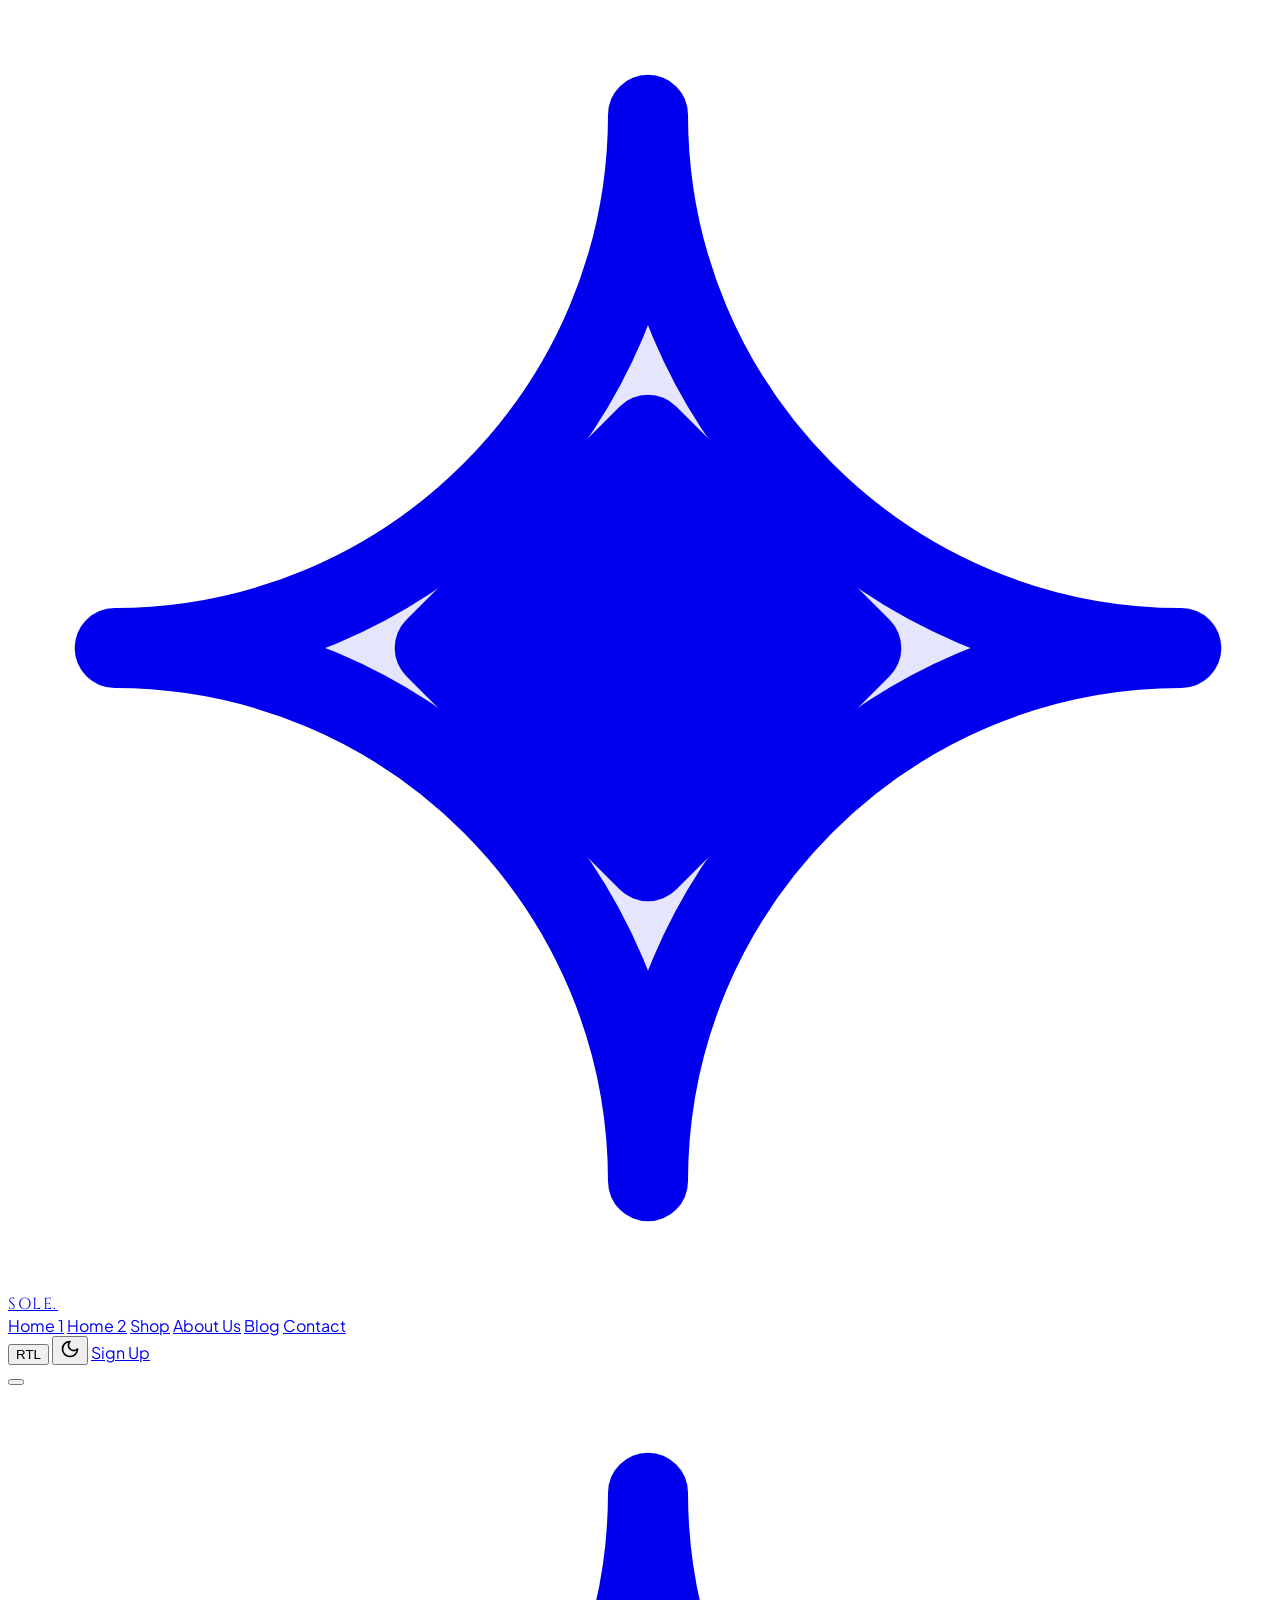
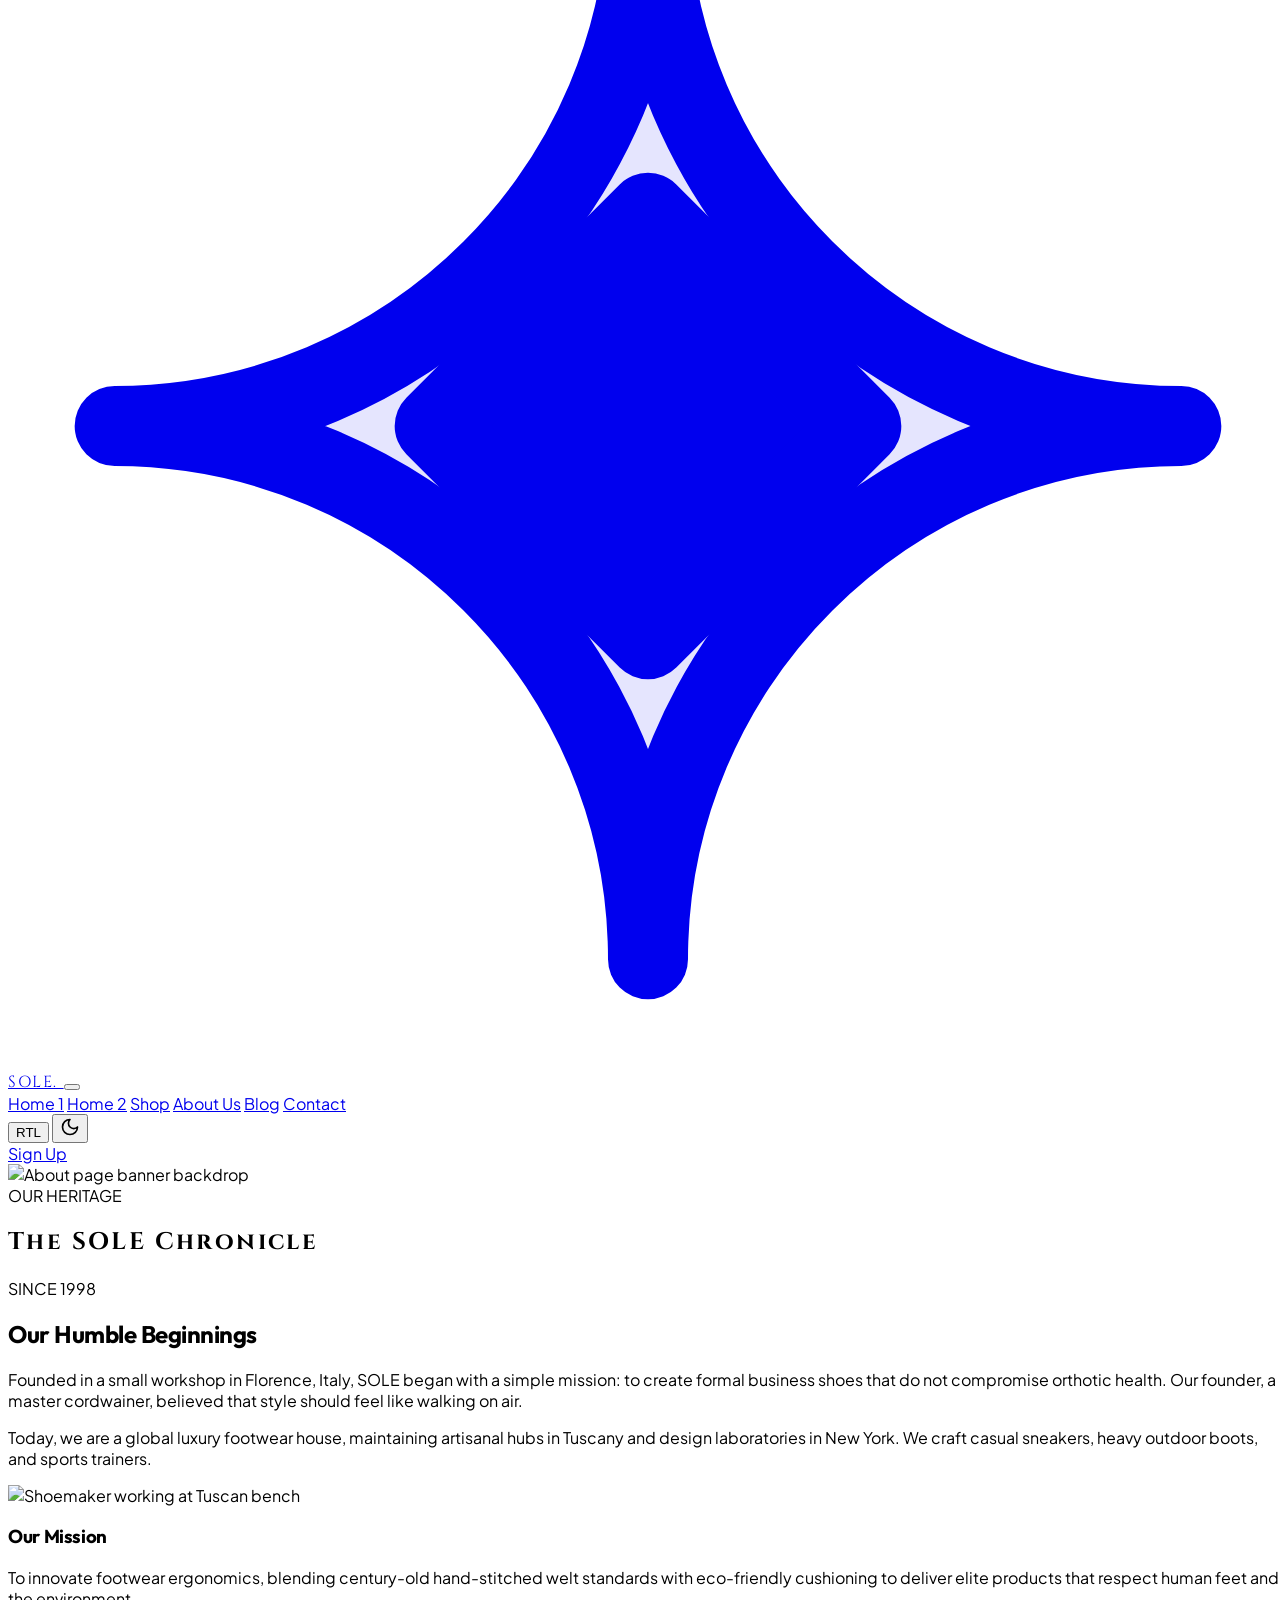
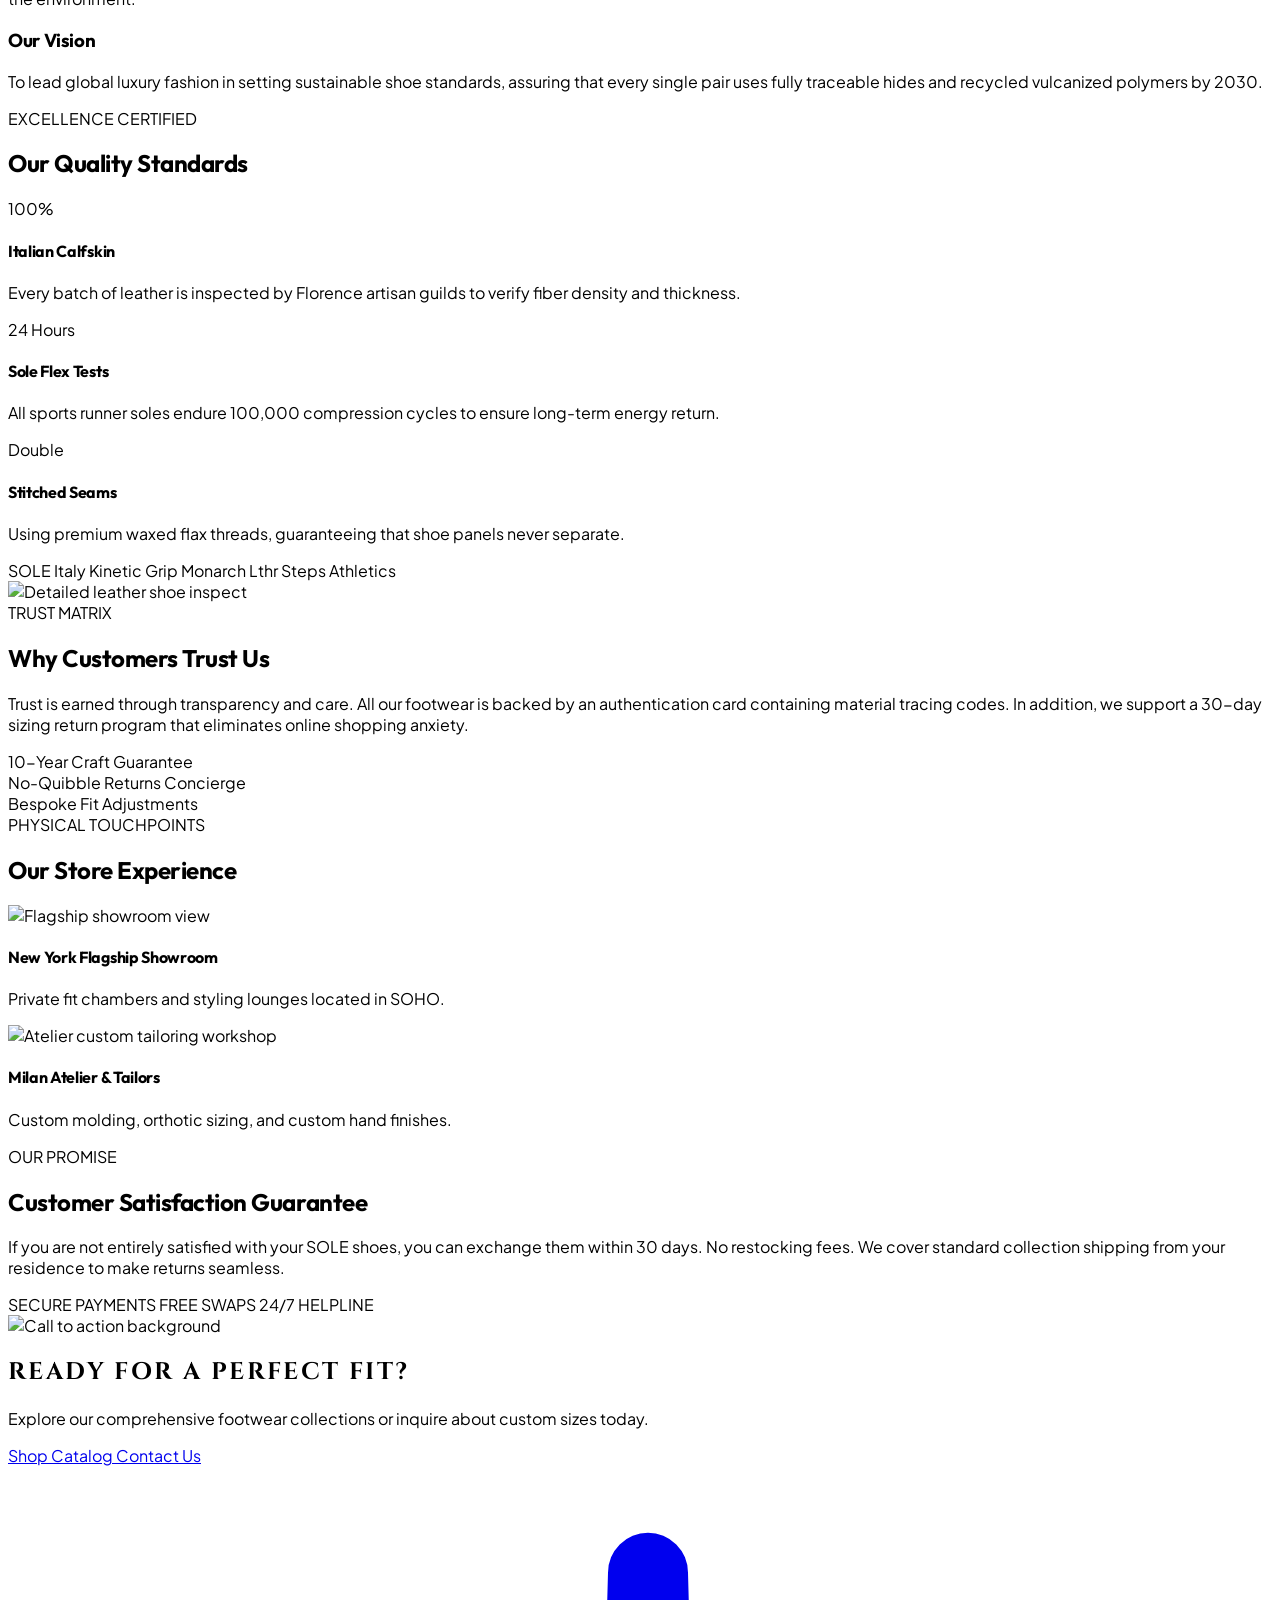
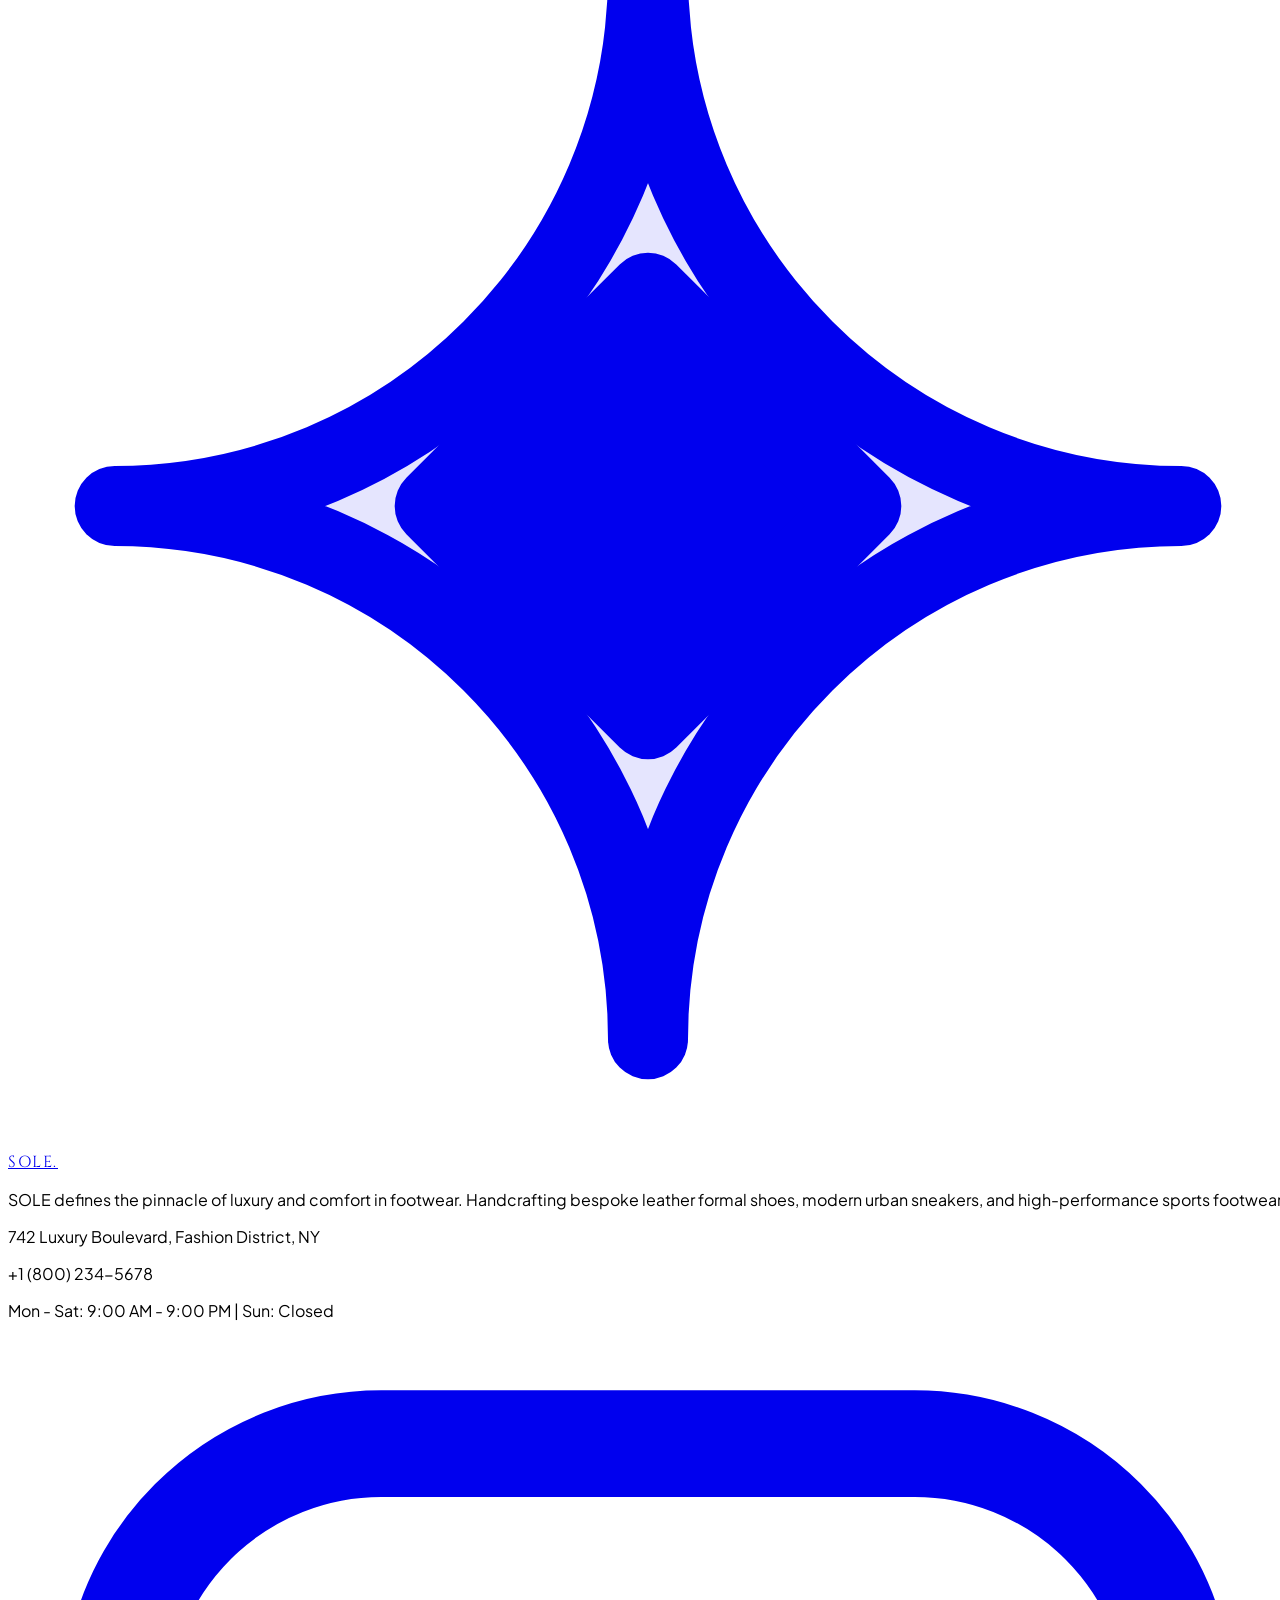
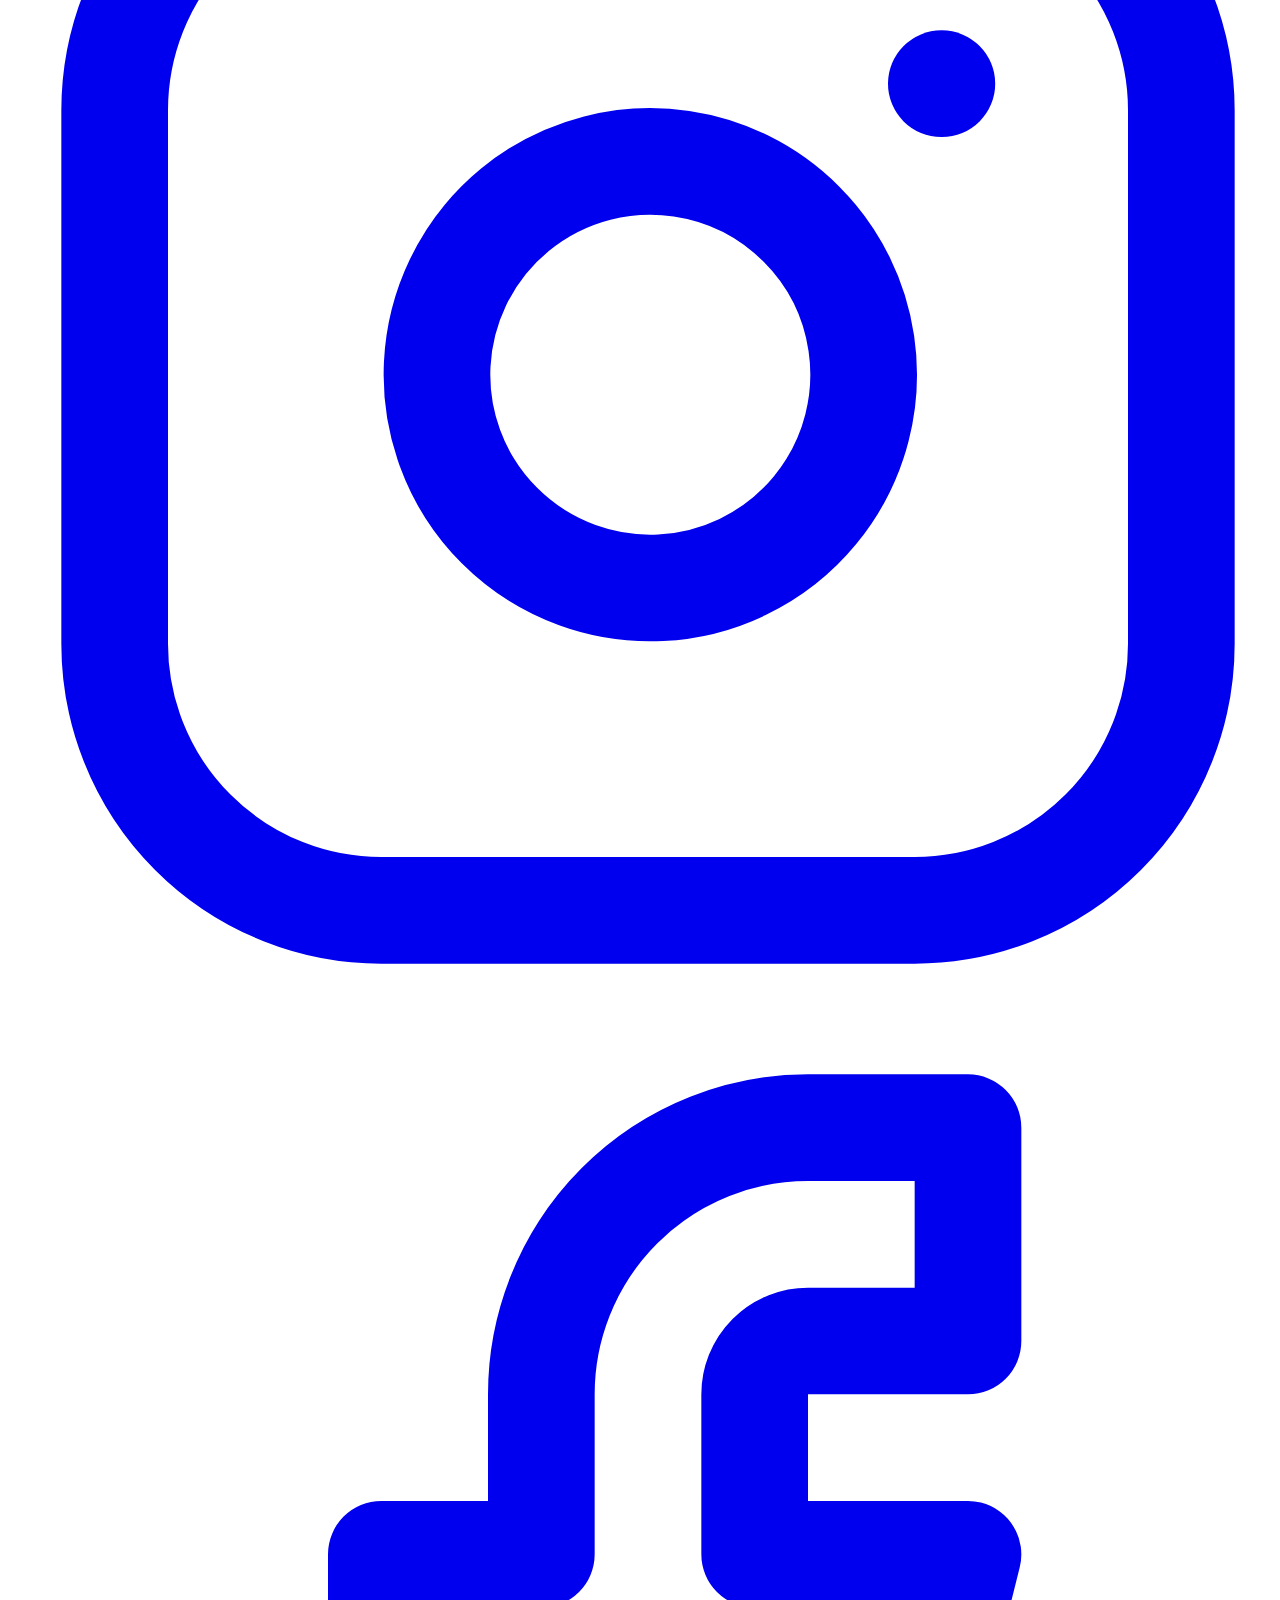
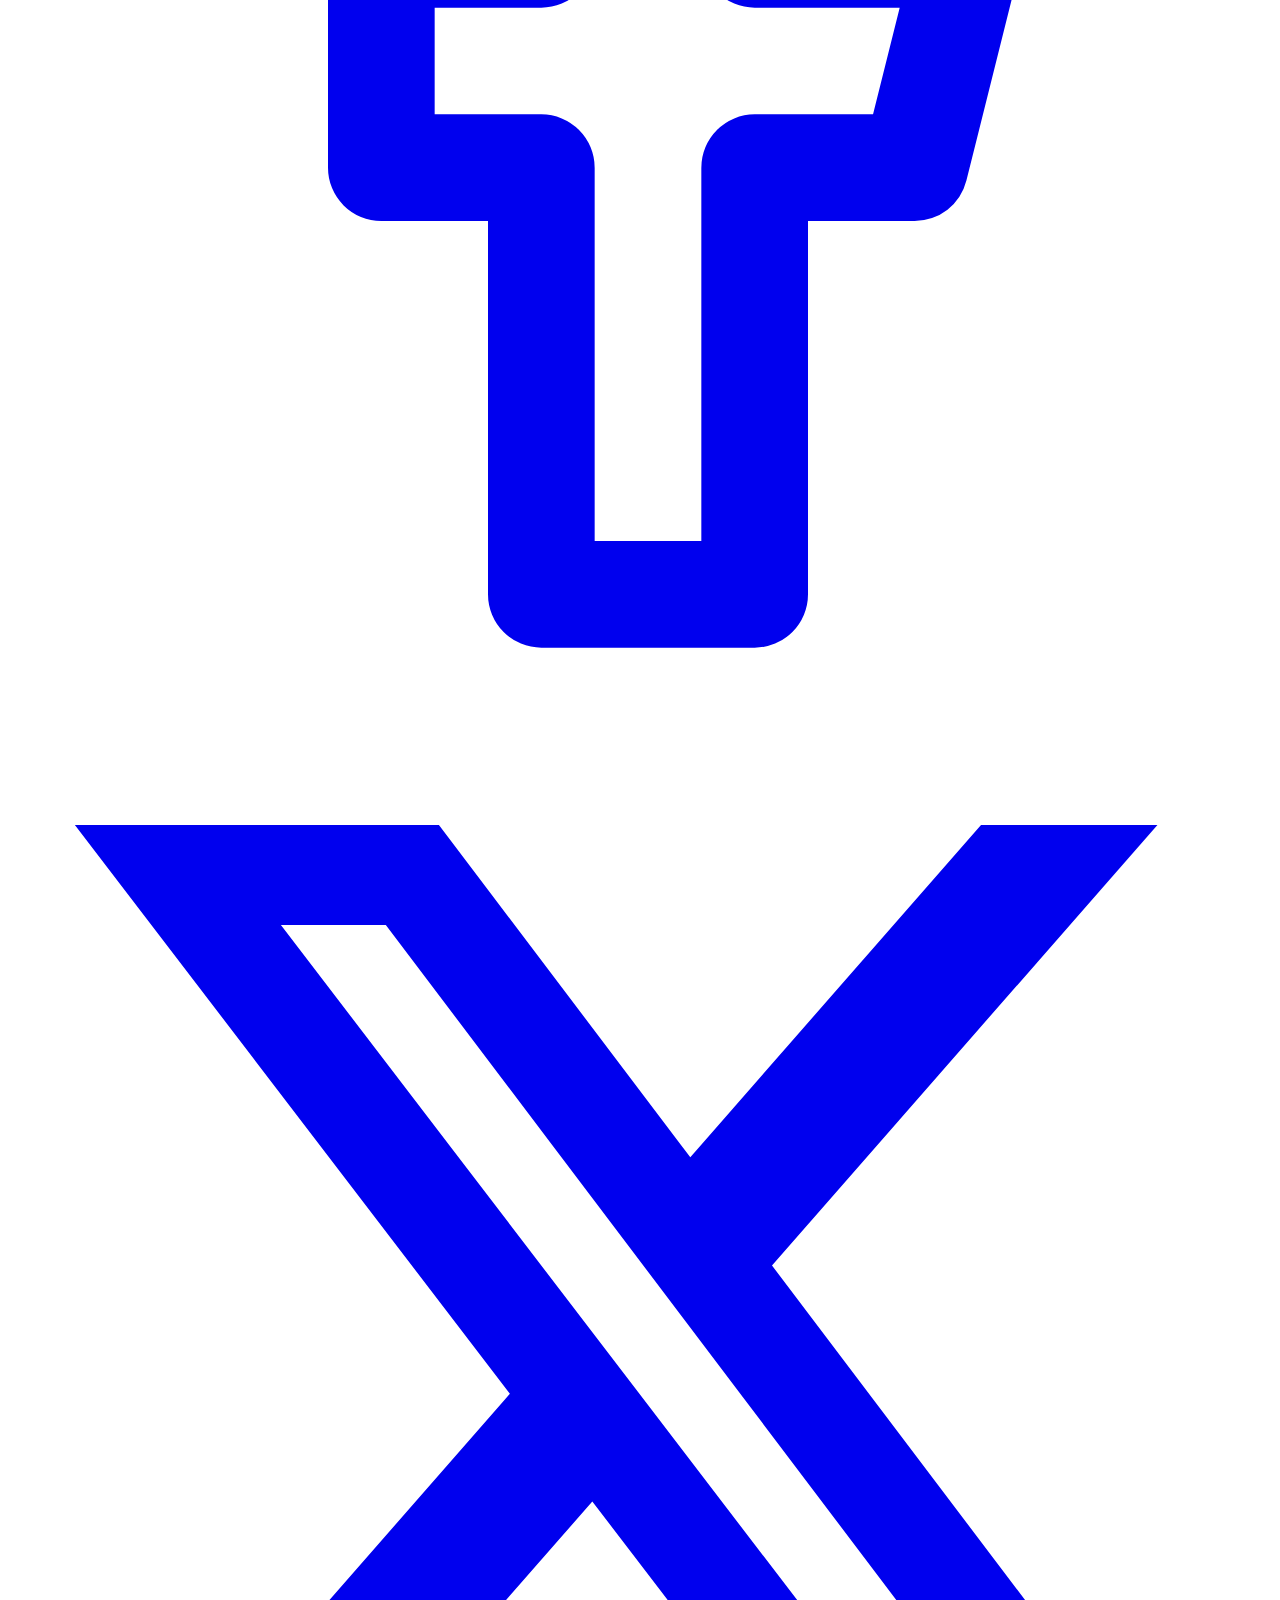
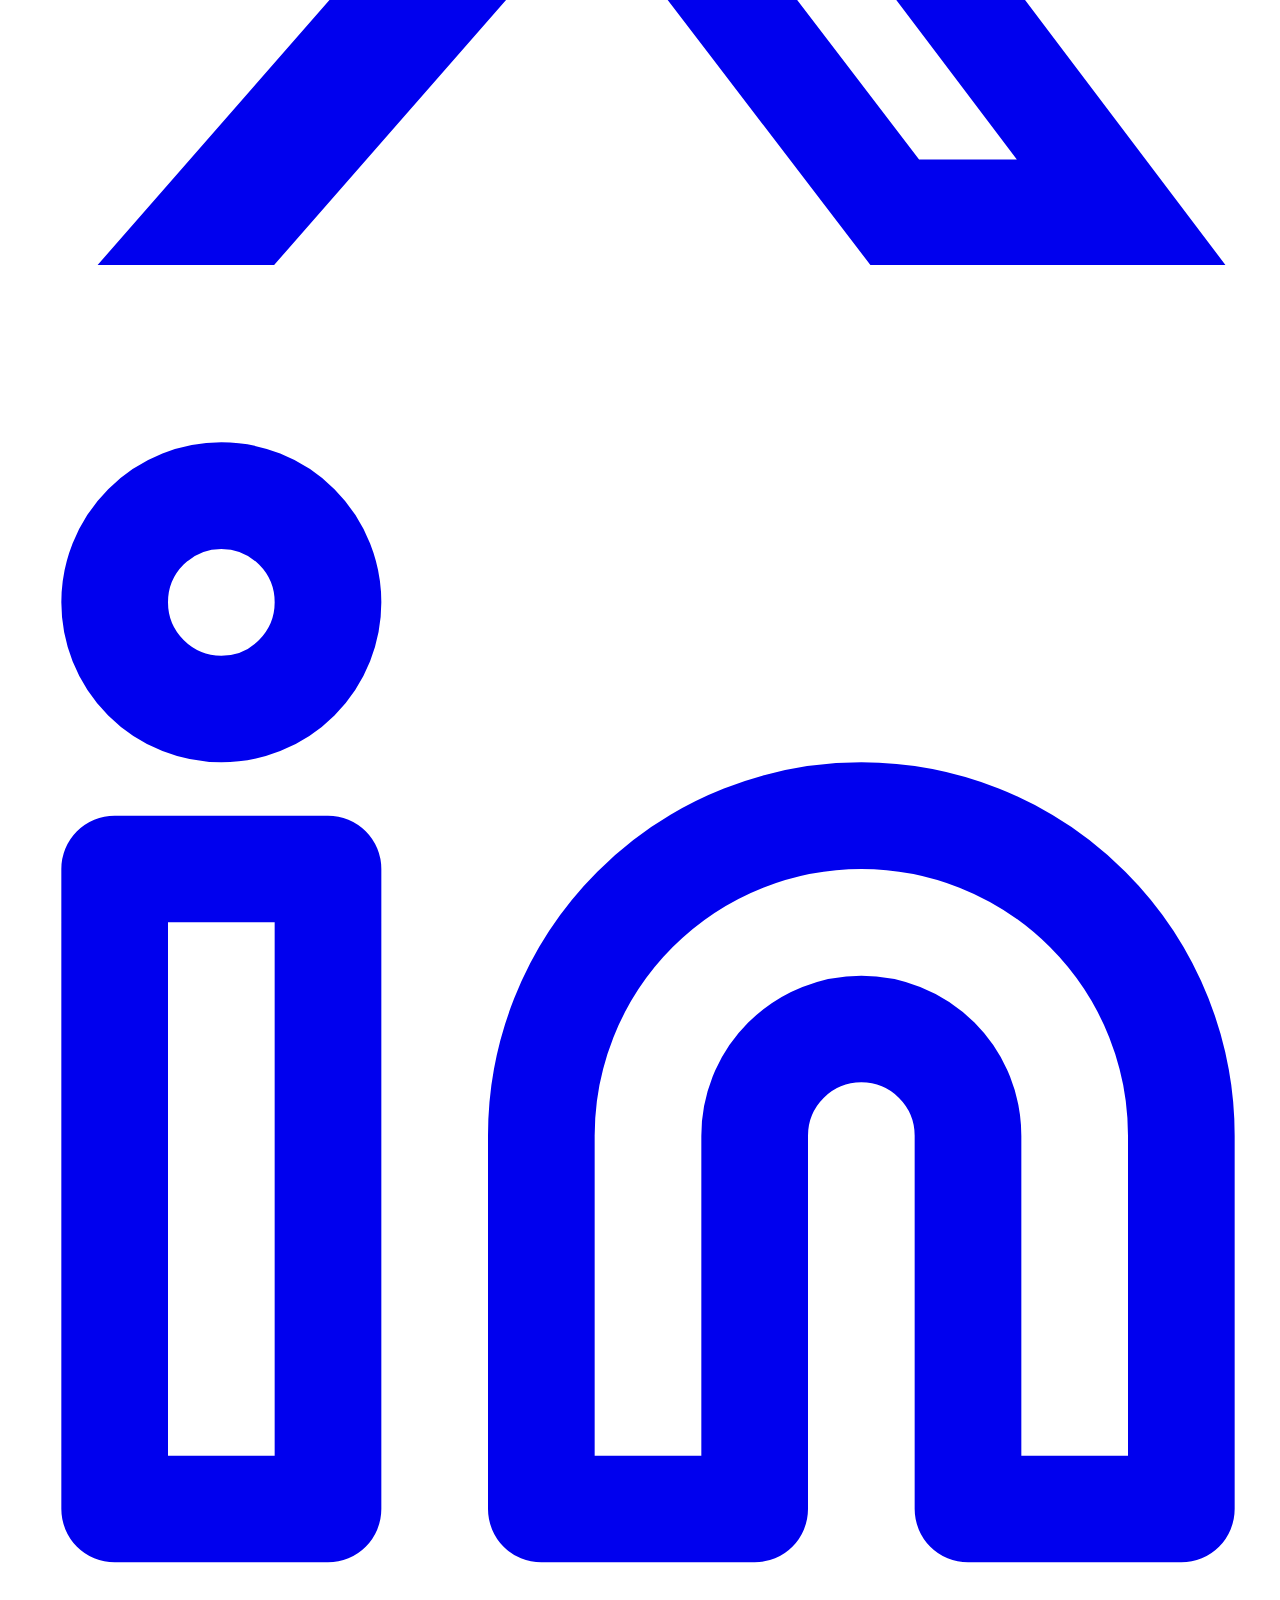
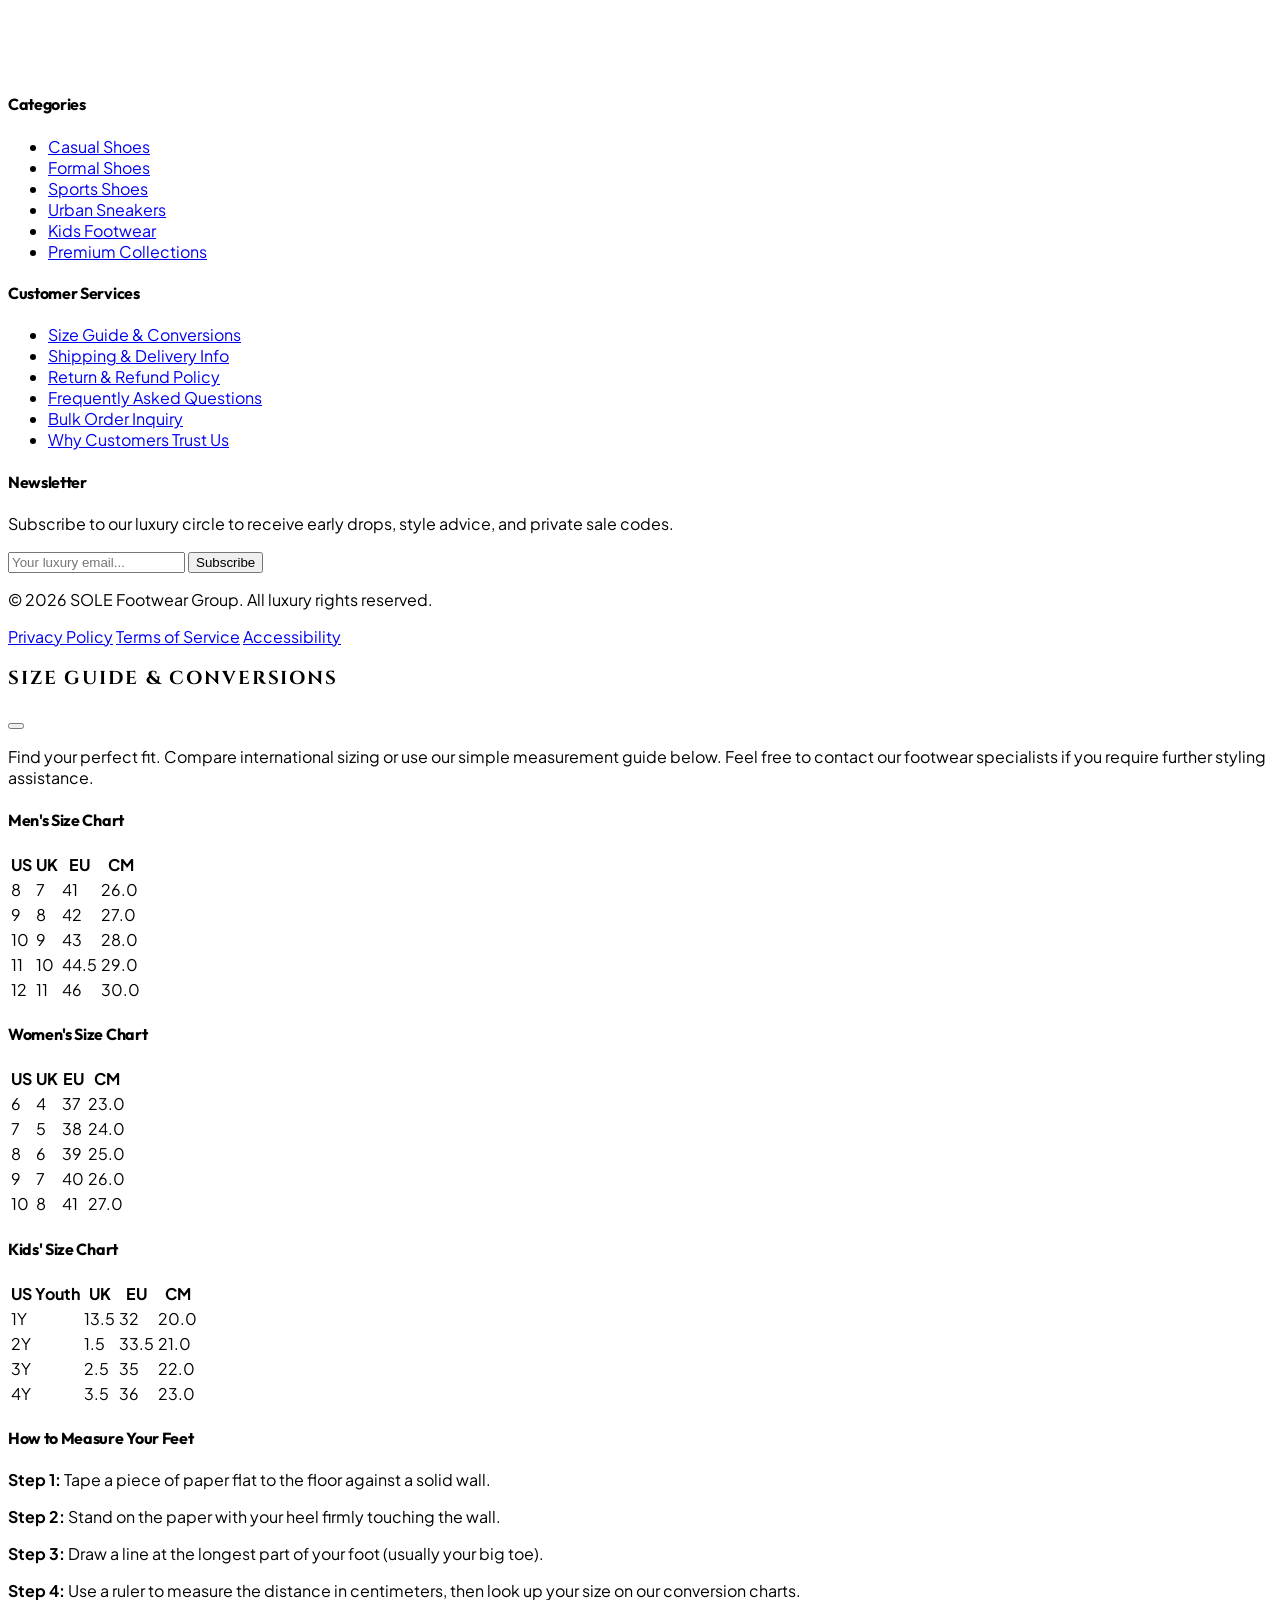
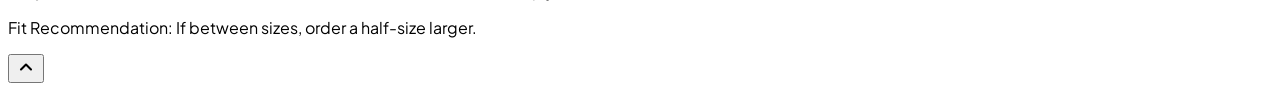
==== about.html @ cc792cb2 "firstcommit" ====
<!DOCTYPE html>
<html lang="en" class="dark">

<head>
  <meta charset="UTF-8">
  <meta name="viewport" content="width=device-width, initial-scale=1.0">
  <title>SOLE | Our Heritage & Quality Standards</title>
  <link rel="icon" type="image/svg+xml"
    href="data:image/svg+xml,%3Csvg xmlns='http://www.w3.org/2000/svg' viewBox='0 0 24 24' fill='none' stroke='%23c5a880' stroke-width='1.5'%3E%3Cpath d='M12 2c0 5.523 4.477 10 10 10-5.523 0-10 4.477-10 10 0-5.523-4.477-10-10-10 5.523 0 10-4.477 10-10z' fill='%23c5a880' fill-opacity='0.1'/%3E%3Cpath d='M12 8l4 4-4 4-4-4 4-4z' fill='%23c5a880'/%3E%3C/svg%3E">
  <meta name="description"
    content="Learn about SOLE heritage, our fine quality standards, Tuscan partners, storefront experiences, and customer satisfaction policies.">

  <!-- Open Graph -->
  <meta property="og:title" content="SOLE | Our Heritage & Quality Standards">
  <meta property="og:description"
    content="Discover our craftsmanship story, Italian leather source, and premium showroom experience.">
  <meta property="og:type" content="website">
  <meta property="og:image"
    content="https://images.unsplash.com/photo-1597045566677-8cf032ed6634?auto=format&fit=crop&w=1200&q=80">

  <!-- Tailwind Play CDN -->
  <script src="https://cdn.tailwindcss.com"></script>
  <script>
    tailwind.config = {
      darkMode: 'class',
      theme: {
        extend: {
          colors: {
            gold: {
              50: '#fbf8f3',
              100: '#f5edd9',
              200: '#ebdcb3',
              300: '#dec283',
              400: '#cfa252',
              500: '#c5a880',
              600: '#b08432',
              700: '#946626',
              800: '#7a511f',
              900: '#64411a',
            },
            charcoal: {
              50: '#f4f4f5',
              100: '#e4e4e7',
              800: '#1b1b1f',
              900: '#111115',
              950: '#0a0a0c',
            }
          },
          fontFamily: {
            sans: ['"Plus Jakarta Sans"', 'sans-serif'],
            serif: ['"Cinzel"', 'serif'],
          }
        }
      }
    }
  </script>

  <!-- Main Style Sheet -->
  <link rel="stylesheet" href="style.css?v=1.2">
</head>

<body class="bg-charcoal-50 dark:bg-charcoal-950 text-charcoal-900 dark:text-zinc-100 transition-colors duration-300">

  <!-- HEADER -->
  <header
    class="fixed top-0 left-0 right-0 z-40 bg-white/95 dark:bg-charcoal-950/95 backdrop-blur-md border-b border-gray-200/50 dark:border-white/10 transition-all duration-300 shadow-sm">
    <div class="max-w-7xl mx-auto px-4 sm:px-6 lg:px-8">
      <div class="flex items-center justify-between h-20">
        <!-- Logo -->
        <a href="index.html" class="flex items-center space-x-2.5 rtl:space-x-reverse">
          <svg class="w-8 h-8 text-gold-500 shrink-0" viewBox="0 0 24 24" fill="none" stroke="currentColor"
            stroke-width="1.5" stroke-linecap="round" stroke-linejoin="round">
            <path d="M12 2c0 5.523 4.477 10 10 10-5.523 0-10 4.477-10 10 0-5.523-4.477-10-10-10 5.523 0 10-4.477 10-10z"
              fill="currentColor" fill-opacity="0.1" />
            <path d="M12 8l4 4-4 4-4-4 4-4z" fill="currentColor" />
          </svg>
          <span class="text-2xl font-bold tracking-widest luxury-text text-gold-500">
            SOLE.
          </span>
        </a>

        <!-- Desktop Nav -->
        <nav
          class="hidden lg:flex items-center space-x-8 rtl:space-x-reverse font-medium text-sm text-charcoal-900 dark:text-gray-300">
          <a href="index.html" class="hover:text-gold-500 transition-colors">Home 1</a>
          <a href="home2.html" class="hover:text-gold-500 transition-colors">Home 2</a>
          <a href="shop.html" class="hover:text-gold-500 transition-colors">Shop</a>
          <a href="about.html" class="text-gold-500 font-bold transition-colors">About Us</a>
          <a href="blog.html" class="hover:text-gold-500 transition-colors">Blog</a>
          <a href="contact.html" class="hover:text-gold-500 transition-colors">Contact</a>
        </nav>

        <!-- Desktop Actions -->
        <div class="hidden lg:flex items-center space-x-4 rtl:space-x-reverse">
          <button
            class="rtl-toggle-btn w-10 h-10 rounded-full flex items-center justify-center border border-gold-500/30 hover:bg-gold-500/10 text-gold-500 font-bold text-xs transition-all duration-300 shrink-0">
            <span class="rtl-btn-text">RTL</span>
          </button>
          <button
            class="theme-toggle-btn w-10 h-10 rounded-full flex items-center justify-center border border-gray-200 dark:border-white/10 text-charcoal-900 dark:text-gray-300 hover:text-gold-500 dark:hover:text-gold-500 transition-colors shrink-0">
            <span class="theme-icon"></span>
          </button>
          <a href="signup.html"
            class="px-5 py-2 bg-charcoal-950 hover:bg-gold-500 dark:bg-gold-500 dark:hover:bg-gold-600 dark:text-charcoal-950 text-white font-semibold text-sm rounded-full transition-all duration-300 shadow-md">Sign
            Up</a>
        </div>

        <!-- Mobile Controls (Hamburger) -->
        <div class="flex items-center space-x-3 rtl:space-x-reverse lg:hidden">
          <button id="mobile-menu-btn"
            class="w-9 h-9 rounded-full flex items-center justify-center text-charcoal-900 dark:text-white hover:bg-gray-100 dark:hover:bg-charcoal-800 transition-all duration-300 shrink-0">
            <i data-lucide="menu" class="w-5 h-5"></i>
          </button>
        </div>
      </div>
    </div>
  </header>

  <!-- Mobile Drawer Overlay -->
  <div id="mobile-menu-overlay" class="fixed inset-0 bg-black z-45 hidden opacity-0 transition-opacity duration-300">
  </div>

  <!-- Mobile Navigation Drawer -->
  <div id="mobile-nav-drawer"
    class="fixed top-0 right-0 bottom-0 z-50 w-80 bg-white dark:bg-charcoal-900 shadow-2xl p-6 transform translate-x-full transition-transform duration-300 flex flex-col justify-between invisible">
    <div>
      <div class="flex items-center justify-between mb-8">
        <a href="index.html" class="flex items-center space-x-2.5 rtl:space-x-reverse">
          <svg class="w-8 h-8 text-gold-500 shrink-0" viewBox="0 0 24 24" fill="none" stroke="currentColor"
            stroke-width="1.5" stroke-linecap="round" stroke-linejoin="round">
            <path d="M12 2c0 5.523 4.477 10 10 10-5.523 0-10 4.477-10 10 0-5.523-4.477-10-10-10 5.523 0 10-4.477 10-10z"
              fill="currentColor" fill-opacity="0.1" />
            <path d="M12 8l4 4-4 4-4-4 4-4z" fill="currentColor" />
          </svg>
          <span class="text-2xl font-bold tracking-widest luxury-text text-gold-500">
            SOLE.
          </span>
        </a>
        <button id="close-mobile-menu-btn"
          class="p-2 text-charcoal-900 dark:text-white rounded-full hover:bg-gray-100 dark:hover:bg-charcoal-800 transition-colors">
          <i data-lucide="x" class="w-6 h-6"></i>
        </button>
      </div>

      <nav class="space-y-4">
        <a href="index.html"
          class="block text-lg font-medium text-charcoal-900 dark:text-white hover:text-gold-500 py-2">Home 1</a>
        <a href="home2.html"
          class="block text-lg font-medium text-charcoal-900 dark:text-white hover:text-gold-500 py-2">Home 2</a>
        <a href="shop.html"
          class="block text-lg font-medium text-charcoal-900 dark:text-white hover:text-gold-500 py-2">Shop</a>
        <a href="about.html" class="block text-lg font-bold text-gold-500 py-2">About Us</a>
        <a href="blog.html"
          class="block text-lg font-medium text-charcoal-900 dark:text-white hover:text-gold-500 py-2">Blog</a>
        <a href="contact.html"
          class="block text-lg font-medium text-charcoal-900 dark:text-white hover:text-gold-500 py-2">Contact</a>
      </nav>
    </div>

    <div class="space-y-4 border-t border-gray-100 dark:border-white/10 pt-6">
      <div class="flex items-center justify-center space-x-4 mb-4 rtl:space-x-reverse">
        <button
          class="rtl-toggle-btn w-10 h-10 rounded-full flex items-center justify-center border border-gold-500/30 hover:bg-gold-500/10 text-gold-500 font-bold text-xs transition-all duration-300 shrink-0">
          <span class="rtl-btn-text">RTL</span>
        </button>
        <button
          class="theme-toggle-btn w-10 h-10 rounded-full flex items-center justify-center border border-gray-200 dark:border-white/10 text-charcoal-900 dark:text-gray-300 hover:text-gold-500 dark:hover:text-gold-500 transition-colors shrink-0">
          <span class="theme-icon"></span>
        </button>
      </div>
      <a href="signup.html"
        class="block text-center py-3 bg-gold-500 text-charcoal-950 font-bold rounded-xl hover:bg-gold-600 transition-colors">Sign
        Up</a>
    </div>
  </div>

  <!-- Hero About Section -->
  <section class="relative bg-zinc-950 py-32 text-center text-white overflow-hidden w-full">
    <div class="absolute inset-0 opacity-20">
      <img src="https://images.pexels.com/photos/35654932/pexels-photo-35654932.jpeg" alt="About page banner backdrop"
        class="w-full h-full object-cover">
    </div>
    <div class="relative z-10 max-w-4xl mx-auto px-4 mt-8">
      <span class="text-gold-500 uppercase tracking-widest text-xs font-bold block mb-2">OUR HERITAGE</span>
      <h1 class="text-4xl sm:text-6xl font-black luxury-text">The SOLE Chronicle</h1>
    </div>
  </section>

  <!-- SECTION 1: Company Story -->
  <section class="py-24 bg-white dark:bg-charcoal-900 w-full overflow-hidden">
    <div class="max-w-7xl mx-auto px-4 sm:px-6 lg:px-8">
      <div class="grid grid-cols-1 lg:grid-cols-2 gap-16 items-center">
        <div class="space-y-6">
          <span class="text-gold-500 uppercase tracking-widest text-xs font-bold block">SINCE 1998</span>
          <h2 class="text-3xl md:text-5xl font-extrabold text-charcoal-900 dark:text-white">Our Humble Beginnings</h2>
          <p class="text-gray-600 dark:text-gray-400 leading-relaxed text-sm">
            Founded in a small workshop in Florence, Italy, SOLE began with a simple mission: to create formal business
            shoes that do not compromise orthotic health. Our founder, a master cordwainer, believed that style should
            feel like walking on air.
          </p>
          <p class="text-gray-600 dark:text-gray-400 leading-relaxed text-sm">
            Today, we are a global luxury footwear house, maintaining artisanal hubs in Tuscany and design laboratories
            in New York. We craft casual sneakers, heavy outdoor boots, and sports trainers.
          </p>
        </div>
        <div class="relative h-[28rem] rounded-2xl overflow-hidden shadow-xl">
          <img src="https://images.unsplash.com/photo-1597045566677-8cf032ed6634?auto=format&fit=crop&q=80&w=800"
            alt="Shoemaker working at Tuscan bench" class="w-full h-full object-cover">
        </div>
      </div>
    </div>
  </section>

  <!-- SECTION 2: Mission & Vision -->
  <section class="py-24 bg-zinc-50 dark:bg-charcoal-950 border-t border-black/5 dark:border-white/5 w-full overflow-hidden">
    <div class="max-w-7xl mx-auto px-4 sm:px-6 lg:px-8">
      <div class="grid grid-cols-1 md:grid-cols-2 gap-12">
        <div
          class="bg-white dark:bg-charcoal-900 border border-gray-100 dark:border-white/5 p-8 rounded-2xl shadow-sm space-y-4">
          <div class="p-3 bg-gold-500/10 text-gold-500 rounded-full w-12 h-12 flex items-center justify-center"><i
              data-lucide="compass" class="w-6 h-6"></i></div>
          <h3 class="text-xl font-bold text-charcoal-900 dark:text-white">Our Mission</h3>
          <p class="text-xs text-gray-500 dark:text-gray-400 leading-relaxed">
            To innovate footwear ergonomics, blending century-old hand-stitched welt standards with eco-friendly
            cushioning to deliver elite products that respect human feet and the environment.
          </p>
        </div>

        <div
          class="bg-white dark:bg-charcoal-900 border border-gray-100 dark:border-white/5 p-8 rounded-2xl shadow-sm space-y-4">
          <div class="p-3 bg-gold-500/10 text-gold-500 rounded-full w-12 h-12 flex items-center justify-center"><i
              data-lucide="eye" class="w-6 h-6"></i></div>
          <h3 class="text-xl font-bold text-charcoal-900 dark:text-white">Our Vision</h3>
          <p class="text-xs text-gray-500 dark:text-gray-400 leading-relaxed">
            To lead global luxury fashion in setting sustainable shoe standards, assuring that every single pair uses
            fully traceable hides and recycled vulcanized polymers by 2030.
          </p>
        </div>
      </div>
    </div>
  </section>

  <!-- SECTION 3: Our Quality Standards -->
  <section class="py-24 bg-white dark:bg-charcoal-900 w-full overflow-hidden">
    <div class="max-w-7xl mx-auto px-4 sm:px-6 lg:px-8">
      <div class="text-center max-w-3xl mx-auto mb-16">
        <span class="text-gold-500 uppercase tracking-widest text-xs font-bold block mb-3">EXCELLENCE CERTIFIED</span>
        <h2 class="text-3xl md:text-5xl font-extrabold text-charcoal-900 dark:text-white">Our Quality Standards</h2>
      </div>

      <div class="grid grid-cols-1 md:grid-cols-3 gap-8">
        <div class="p-6 text-center space-y-3">
          <div class="text-gold-500 font-bold text-3xl font-serif">100%</div>
          <h4 class="font-bold text-charcoal-900 dark:text-white">Italian Calfskin</h4>
          <p class="text-xs text-gray-500">Every batch of leather is inspected by Florence artisan guilds to verify
            fiber density and thickness.</p>
        </div>
        <div class="p-6 text-center space-y-3">
          <div class="text-gold-500 font-bold text-3xl font-serif">24 Hours</div>
          <h4 class="font-bold text-charcoal-900 dark:text-white">Sole Flex Tests</h4>
          <p class="text-xs text-gray-500">All sports runner soles endure 100,000 compression cycles to ensure long-term
            energy return.</p>
        </div>
        <div class="p-6 text-center space-y-3">
          <div class="text-gold-500 font-bold text-3xl font-serif">Double</div>
          <h4 class="font-bold text-charcoal-900 dark:text-white">Stitched Seams</h4>
          <p class="text-xs text-gray-500">Using premium waxed flax threads, guaranteeing that shoe panels never
            separate.</p>
        </div>
      </div>
    </div>
  </section>

  <!-- SECTION 4: Featured Brands -->
  <section class="py-16 bg-zinc-50 dark:bg-charcoal-950 border-y border-black/5 dark:border-white/5 w-full overflow-hidden">
    <div class="max-w-7xl mx-auto px-4 sm:px-6 lg:px-8">
      <div
        class="grid grid-cols-2 md:grid-cols-4 gap-8 text-center items-center font-bold text-lg text-gray-400 uppercase tracking-widest">
        <span>SOLE Italy</span>
        <span>Kinetic Grip</span>
        <span>Monarch Lthr</span>
        <span>Steps Athletics</span>
      </div>
    </div>
  </section>

  <!-- SECTION 5: Why Customers Trust Us -->
  <section class="py-24 bg-white dark:bg-charcoal-900 w-full overflow-hidden">
    <div class="max-w-7xl mx-auto px-4 sm:px-6 lg:px-8">
      <div class="grid grid-cols-1 lg:grid-cols-2 gap-16 items-center">
        <div class="relative h-[28rem] rounded-2xl overflow-hidden shadow-xl">
          <img src="https://images.pexels.com/photos/38869790/pexels-photo-38869790.jpeg"
            alt="Detailed leather shoe inspect" class="w-full h-full object-cover">
        </div>

        <div class="space-y-6">
          <span class="text-gold-500 uppercase tracking-widest text-xs font-bold block">TRUST MATRIX</span>
          <h2 class="text-3xl md:text-5xl font-extrabold text-charcoal-900 dark:text-white">Why Customers Trust Us</h2>
          <p class="text-gray-600 dark:text-gray-400 text-sm leading-relaxed">
            Trust is earned through transparency and care. All our footwear is backed by an authentication card
            containing material tracing codes. In addition, we support a 30-day sizing return program that eliminates
            online shopping anxiety.
          </p>
          <div class="space-y-4">
            <div class="flex items-center space-x-3 rtl:space-x-reverse"><i data-lucide="check"
                class="w-5 h-5 text-gold-500"></i> <span class="text-sm font-semibold">10-Year Craft Guarantee</span>
            </div>
            <div class="flex items-center space-x-3 rtl:space-x-reverse"><i data-lucide="check"
                class="w-5 h-5 text-gold-500"></i> <span class="text-sm font-semibold">No-Quibble Returns
                Concierge</span></div>
            <div class="flex items-center space-x-3 rtl:space-x-reverse"><i data-lucide="check"
                class="w-5 h-5 text-gold-500"></i> <span class="text-sm font-semibold">Bespoke Fit Adjustments</span>
            </div>
          </div>
        </div>
      </div>
    </div>
  </section>

  <!-- SECTION 6: Store Experience -->
  <section class="py-24 bg-zinc-50 dark:bg-charcoal-950 border-t border-black/5 dark:border-white/5 w-full overflow-hidden">
    <div class="max-w-7xl mx-auto px-4 sm:px-6 lg:px-8">
      <div class="text-center max-w-3xl mx-auto mb-16">
        <span class="text-gold-500 uppercase tracking-widest text-xs font-bold block mb-3">PHYSICAL TOUCHPOINTS</span>
        <h2 class="text-3xl md:text-5xl font-extrabold text-charcoal-900 dark:text-white">Our Store Experience</h2>
      </div>

      <div class="grid grid-cols-1 md:grid-cols-2 gap-12">
        <div class="relative h-[24rem] rounded-2xl overflow-hidden shadow-lg group">
          <img src="https://images.pexels.com/photos/32988266/pexels-photo-32988266.jpeg" alt="Flagship showroom view"
            class="w-full h-full object-cover group-hover:scale-105 transition-transform duration-700">
          <div
            class="absolute inset-0 bg-gradient-to-t from-charcoal-950/80 to-transparent flex flex-col justify-end p-6 text-white">
            <h4 class="font-bold text-lg">New York Flagship Showroom</h4>
            <p class="text-xs text-gray-300 mt-2">Private fit chambers and styling lounges located in SOHO.</p>
          </div>
        </div>

        <div class="relative h-[24rem] rounded-2xl overflow-hidden shadow-lg group">
          <img src="https://images.pexels.com/photos/3913024/pexels-photo-3913024.jpeg"
            alt="Atelier custom tailoring workshop"
            class="w-full h-full object-cover group-hover:scale-105 transition-transform duration-700">
          <div
            class="absolute inset-0 bg-gradient-to-t from-charcoal-950/80 to-transparent flex flex-col justify-end p-6 text-white">
            <h4 class="font-bold text-lg">Milan Atelier & Tailors</h4>
            <p class="text-xs text-gray-300 mt-2">Custom molding, orthotic sizing, and custom hand finishes.</p>
          </div>
        </div>
      </div>
    </div>
  </section>

  <!-- SECTION 7: Customer Satisfaction -->
  <section class="py-24 bg-white dark:bg-charcoal-900 w-full overflow-hidden">
    <div class="max-w-7xl mx-auto px-4 sm:px-6 lg:px-8 text-center space-y-6 max-w-3xl mx-auto">
      <span class="text-gold-500 uppercase tracking-widest text-xs font-bold block">OUR PROMISE</span>
      <h2 class="text-3xl md:text-5xl font-extrabold text-charcoal-900 dark:text-white">Customer Satisfaction Guarantee
      </h2>
      <p class="text-gray-600 dark:text-gray-400 text-sm leading-relaxed">
        If you are not entirely satisfied with your SOLE shoes, you can exchange them within 30 days. No restocking
        fees. We cover standard collection shipping from your residence to make returns seamless.
      </p>
      <div
        class="flex justify-center space-x-6 rtl:space-x-reverse pt-4 text-xs font-semibold text-charcoal-900 dark:text-white">
        <span class="flex items-center space-x-1"><i data-lucide="shield-check" class="w-4 h-4 text-gold-500"></i>
          <span>SECURE PAYMENTS</span></span>
        <span class="flex items-center space-x-1"><i data-lucide="refresh-cw" class="w-4 h-4 text-gold-500"></i>
          <span>FREE SWAPS</span></span>
        <span class="flex items-center space-x-1"><i data-lucide="headphones" class="w-4 h-4 text-gold-500"></i>
          <span>24/7 HELPLINE</span></span>
      </div>
    </div>
  </section>

  <!-- SECTION 8: Call To Action -->
  <section class="py-20 relative overflow-hidden bg-charcoal-950 text-white border-t border-white/5 text-center w-full">
    <div class="absolute inset-0 opacity-10">
      <img src="https://images.unsplash.com/photo-1542291026-7eec264c27ff?auto=format&fit=crop&q=80&w=1200"
        alt="Call to action background" class="w-full h-full object-cover">
    </div>
    <div class="relative z-10 max-w-4xl mx-auto px-4 space-y-6">
      <h2 class="text-3xl md:text-5xl font-bold luxury-text">READY FOR A PERFECT FIT?</h2>
      <p class="text-gray-300 max-w-xl mx-auto text-sm leading-relaxed">
        Explore our comprehensive footwear collections or inquire about custom sizes today.
      </p>
      <div class="flex items-center justify-center gap-4">
        <a href="shop.html"
          class="px-8 py-4 bg-gold-500 hover:bg-gold-600 text-charcoal-950 font-bold rounded-full transition-all text-sm shadow-md">
          Shop Catalog
        </a>
        <a href="contact.html"
          class="px-8 py-4 border border-white/20 hover:border-gold-500 hover:text-gold-500 text-white font-bold rounded-full transition-all text-sm">
          Contact Us
        </a>
      </div>
    </div>
  </section>

  <!-- FOOTER -->
  <footer
    class="bg-zinc-100 dark:bg-charcoal-950 text-gray-600 dark:text-gray-400 pt-20 pb-10 border-t border-gray-200 dark:border-white/5 font-sans">
    <div class="max-w-7xl mx-auto px-4 sm:px-6 lg:px-8">
      <div class="grid grid-cols-1 md:grid-cols-2 lg:grid-cols-5 gap-12 mb-16">

        <!-- Box 1: Brand & Info -->
        <div class="lg:col-span-2 space-y-6">
          <a href="index.html" class="flex items-center space-x-2.5 rtl:space-x-reverse">
            <svg class="w-8 h-8 text-gold-500 shrink-0" viewBox="0 0 24 24" fill="none" stroke="currentColor"
              stroke-width="1.5" stroke-linecap="round" stroke-linejoin="round">
              <path
                d="M12 2c0 5.523 4.477 10 10 10-5.523 0-10 4.477-10 10 0-5.523-4.477-10-10-10 5.523 0 10-4.477 10-10z"
                fill="currentColor" fill-opacity="0.1" />
              <path d="M12 8l4 4-4 4-4-4 4-4z" fill="currentColor" />
            </svg>
            <span class="text-2xl font-bold tracking-widest text-gold-500 luxury-text">
              SOLE.
            </span>
          </a>
          <p class="text-sm leading-relaxed text-gray-600 dark:text-gray-400 max-w-sm">
            SOLE defines the pinnacle of luxury and comfort in footwear. Handcrafting bespoke leather formal shoes,
            modern urban sneakers, and high-performance sports footwear.
          </p>
          <div class="space-y-2 text-sm text-gray-600 dark:text-gray-400">
            <p class="flex items-center space-x-2 rtl:space-x-reverse">
              <i data-lucide="map-pin" class="w-4 h-4 text-gold-500"></i>
              <span>742 Luxury Boulevard, Fashion District, NY</span>
            </p>
            <p class="flex items-center space-x-2 rtl:space-x-reverse">
              <i data-lucide="phone" class="w-4 h-4 text-gold-500"></i>
              <span>+1 (800) 234-5678</span>
            </p>
            <p class="flex items-center space-x-2 rtl:space-x-reverse">
              <i data-lucide="clock" class="w-4 h-4 text-gold-500"></i>
              <span>Mon - Sat: 9:00 AM - 9:00 PM | Sun: Closed</span>
            </p>
          </div>
          <div class="flex space-x-4 rtl:space-x-reverse">
            <a href="#"
              class="p-2 rounded-full bg-charcoal-900/5 dark:bg-white/5 hover:bg-gold-500 hover:text-charcoal-950 text-charcoal-900 dark:text-white transition-all"><svg class="w-4 h-4" viewBox="0 0 24 24" fill="none" stroke="currentColor" stroke-width="2" stroke-linecap="round" stroke-linejoin="round"><rect x="2" y="2" width="20" height="20" rx="5" ry="5"></rect><path d="M16 11.37A4 4 0 1 1 12.63 8 4 4 0 0 1 16 11.37z"></path><line x1="17.5" y1="6.5" x2="17.51" y2="6.5"></line></svg></a>
            <a href="#"
              class="p-2 rounded-full bg-charcoal-900/5 dark:bg-white/5 hover:bg-gold-500 hover:text-charcoal-950 text-charcoal-900 dark:text-white transition-all"><svg class="w-4 h-4" viewBox="0 0 24 24" fill="none" stroke="currentColor" stroke-width="2" stroke-linecap="round" stroke-linejoin="round"><path d="M18 2h-3a5 5 0 0 0-5 5v3H7v4h3v8h4v-8h3l1-4h-4V7a1 1 0 0 1 1-1h3z"></path></svg></a>
            <a href="#"
              class="p-2 rounded-full bg-charcoal-900/5 dark:bg-white/5 hover:bg-gold-500 hover:text-charcoal-950 text-charcoal-900 dark:text-white transition-all"><svg class="w-4 h-4" viewBox="0 0 24 24" fill="currentColor" aria-hidden="true"><path d="M18.244 2.25h3.308l-7.227 8.26 8.502 11.24H16.17l-5.214-6.817L4.99 21.75H1.68l7.73-8.835L1.254 2.25H8.08l4.713 6.231zm-1.161 17.52h1.833L7.084 4.126H5.117z"/></svg></a>
            <a href="#"
              class="p-2 rounded-full bg-charcoal-900/5 dark:bg-white/5 hover:bg-gold-500 hover:text-charcoal-950 text-charcoal-900 dark:text-white transition-all"><svg class="w-4 h-4" viewBox="0 0 24 24" fill="none" stroke="currentColor" stroke-width="2" stroke-linecap="round" stroke-linejoin="round"><path d="M16 8a6 6 0 0 1 6 6v7h-4v-7a2 2 0 0 0-2-2 2 2 0 0 0-2 2v7h-4v-7a6 6 0 0 1 6-6zM2 9h4v12H2z"></path><circle cx="4" cy="4" r="2"></circle></svg></a>
          </div>
        </div>

        <!-- Box 2: Quick Links & Categories -->
        <div class="space-y-4">
          <h4 class="text-sm font-semibold tracking-wider text-charcoal-900 dark:text-white uppercase">Categories</h4>
          <ul class="space-y-2 text-sm">
            <li><a href="shop.html?category=Casual" class="hover:text-gold-500 transition-colors">Casual Shoes</a></li>
            <li><a href="shop.html?category=Formal" class="hover:text-gold-500 transition-colors">Formal Shoes</a></li>
            <li><a href="shop.html?category=Sports" class="hover:text-gold-500 transition-colors">Sports Shoes</a></li>
            <li><a href="shop.html?category=Sneakers" class="hover:text-gold-500 transition-colors">Urban Sneakers</a>
            </li>
            <li><a href="shop.html?category=Kids" class="hover:text-gold-500 transition-colors">Kids Footwear</a></li>
            <li><a href="shop.html?category=Premium" class="hover:text-gold-500 transition-colors">Premium
                Collections</a></li>
          </ul>
        </div>

        <!-- Box 3: Services -->
        <div class="space-y-4">
          <h4 class="text-sm font-semibold tracking-wider text-charcoal-900 dark:text-white uppercase">Customer Services
          </h4>
          <ul class="space-y-2 text-sm">
            <li><a href="#" class="open-size-guide-btn hover:text-gold-500 transition-colors">Size Guide &
                Conversions</a></li>
            <li><a href="about.html" class="hover:text-gold-500 transition-colors">Shipping & Delivery Info</a></li>
            <li><a href="about.html" class="hover:text-gold-500 transition-colors">Return & Refund Policy</a></li>
            <li><a href="contact.html#faq-section" class="hover:text-gold-500 transition-colors">Frequently Asked
                Questions</a></li>
            <li><a href="contact.html" class="hover:text-gold-500 transition-colors">Bulk Order Inquiry</a></li>
            <li><a href="about.html" class="hover:text-gold-500 transition-colors">Why Customers Trust Us</a></li>
          </ul>
        </div>

        <!-- Box 4: Newsletter -->
        <div class="space-y-4">
          <h4 class="text-sm font-semibold tracking-wider text-charcoal-900 dark:text-white uppercase">Newsletter</h4>
          <p class="text-xs text-gray-600 dark:text-gray-400 leading-relaxed">
            Subscribe to our luxury circle to receive early drops, style advice, and private sale codes.
          </p>
          <form class="newsletter-form flex flex-col space-y-2">
            <input type="email" placeholder="Your luxury email..." required
              class="px-4 py-3 rounded-lg bg-white dark:bg-white/5 border border-gray-200 dark:border-white/10 text-charcoal-900 dark:text-white placeholder-gray-400 dark:placeholder-gray-500 focus:outline-none focus:border-gold-500 text-sm w-full transition-all">
            <button type="submit"
              class="px-4 py-3 rounded-lg bg-gold-500 hover:bg-gold-600 text-charcoal-950 font-bold transition-all text-sm w-full">
              Subscribe
            </button>
          </form>
        </div>

      </div>

      <!-- Copyright -->
      <div
        class="pt-8 border-t border-gray-200 dark:border-white/5 text-center md:flex md:justify-between md:items-center text-xs text-gray-500">
        <p>&copy; 2026 SOLE Footwear Group. All luxury rights reserved.</p>
        <div class="mt-4 md:mt-0 space-x-4 rtl:space-x-reverse">
          <a href="#" class="hover:text-gold-500">Privacy Policy</a>
          <a href="#" class="hover:text-gold-500">Terms of Service</a>
          <a href="#" class="hover:text-gold-500">Accessibility</a>
        </div>
      </div>
    </div>
  </footer>

  <!-- Size Guide Modal -->
  <div id="size-guide-modal"
    class="fixed inset-0 z-50 flex items-center justify-center bg-black/80 backdrop-blur-sm hidden">
    <div
      class="relative w-full max-w-4xl bg-white dark:bg-charcoal-900 border border-gray-100 dark:border-white/10 rounded-2xl shadow-2xl p-6 sm:p-8 max-h-[90vh] overflow-y-auto animate-fade-in-up text-charcoal-900 dark:text-white">
      <div class="flex items-center justify-between mb-6 pb-4 border-b border-gray-100 dark:border-white/10">
        <h3 class="text-2xl font-bold luxury-text">SIZE GUIDE & CONVERSIONS</h3>
        <button
          class="close-size-guide-btn p-2 rounded-full hover:bg-gray-100 dark:hover:bg-charcoal-800 transition-colors">
          <i data-lucide="x" class="w-6 h-6"></i>
        </button>
      </div>

      <div class="space-y-8 text-sm">
        <div>
          <p class="text-gray-600 dark:text-gray-400">
            Find your perfect fit. Compare international sizing or use our simple measurement guide below. Feel free to
            contact our footwear specialists if you require further styling assistance.
          </p>
        </div>

        <div class="grid grid-cols-1 lg:grid-cols-2 gap-8">
          <div class="space-y-3">
            <h4 class="font-bold text-gold-500 uppercase tracking-wider">Men's Size Chart</h4>
            <div class="overflow-x-auto border border-gray-100 dark:border-white/10 rounded-lg">
              <table class="w-full text-left rtl:text-right text-xs">
                <thead class="bg-gray-50 dark:bg-charcoal-800 text-gray-700 dark:text-gray-300">
                  <tr>
                    <th class="p-3">US</th>
                    <th class="p-3">UK</th>
                    <th class="p-3">EU</th>
                    <th class="p-3">CM</th>
                  </tr>
                </thead>
                <tbody class="divide-y divide-gray-100 dark:divide-white/10">
                  <tr>
                    <td class="p-3 font-semibold">8</td>
                    <td class="p-3">7</td>
                    <td class="p-3">41</td>
                    <td class="p-3">26.0</td>
                  </tr>
                  <tr>
                    <td class="p-3 font-semibold">9</td>
                    <td class="p-3">8</td>
                    <td class="p-3">42</td>
                    <td class="p-3">27.0</td>
                  </tr>
                  <tr>
                    <td class="p-3 font-semibold">10</td>
                    <td class="p-3">9</td>
                    <td class="p-3">43</td>
                    <td class="p-3">28.0</td>
                  </tr>
                  <tr>
                    <td class="p-3 font-semibold">11</td>
                    <td class="p-3">10</td>
                    <td class="p-3">44.5</td>
                    <td class="p-3">29.0</td>
                  </tr>
                  <tr>
                    <td class="p-3 font-semibold">12</td>
                    <td class="p-3">11</td>
                    <td class="p-3">46</td>
                    <td class="p-3">30.0</td>
                  </tr>
                </tbody>
              </table>
            </div>
          </div>

          <div class="space-y-3">
            <h4 class="font-bold text-gold-500 uppercase tracking-wider">Women's Size Chart</h4>
            <div class="overflow-x-auto border border-gray-100 dark:border-white/10 rounded-lg">
              <table class="w-full text-left rtl:text-right text-xs">
                <thead class="bg-gray-50 dark:bg-charcoal-800 text-gray-700 dark:text-gray-300">
                  <tr>
                    <th class="p-3">US</th>
                    <th class="p-3">UK</th>
                    <th class="p-3">EU</th>
                    <th class="p-3">CM</th>
                  </tr>
                </thead>
                <tbody class="divide-y divide-gray-100 dark:divide-white/10">
                  <tr>
                    <td class="p-3 font-semibold">6</td>
                    <td class="p-3">4</td>
                    <td class="p-3">37</td>
                    <td class="p-3">23.0</td>
                  </tr>
                  <tr>
                    <td class="p-3 font-semibold">7</td>
                    <td class="p-3">5</td>
                    <td class="p-3">38</td>
                    <td class="p-3">24.0</td>
                  </tr>
                  <tr>
                    <td class="p-3 font-semibold">8</td>
                    <td class="p-3">6</td>
                    <td class="p-3">39</td>
                    <td class="p-3">25.0</td>
                  </tr>
                  <tr>
                    <td class="p-3 font-semibold">9</td>
                    <td class="p-3">7</td>
                    <td class="p-3">40</td>
                    <td class="p-3">26.0</td>
                  </tr>
                  <tr>
                    <td class="p-3 font-semibold">10</td>
                    <td class="p-3">8</td>
                    <td class="p-3">41</td>
                    <td class="p-3">27.0</td>
                  </tr>
                </tbody>
              </table>
            </div>
          </div>

          <div class="space-y-3">
            <h4 class="font-bold text-gold-500 uppercase tracking-wider">Kids' Size Chart</h4>
            <div class="overflow-x-auto border border-gray-100 dark:border-white/10 rounded-lg">
              <table class="w-full text-left rtl:text-right text-xs">
                <thead class="bg-gray-50 dark:bg-charcoal-800 text-gray-700 dark:text-gray-300">
                  <tr>
                    <th class="p-3">US Youth</th>
                    <th class="p-3">UK</th>
                    <th class="p-3">EU</th>
                    <th class="p-3">CM</th>
                  </tr>
                </thead>
                <tbody class="divide-y divide-gray-100 dark:divide-white/10">
                  <tr>
                    <td class="p-3 font-semibold">1Y</td>
                    <td class="p-3">13.5</td>
                    <td class="p-3">32</td>
                    <td class="p-3">20.0</td>
                  </tr>
                  <tr>
                    <td class="p-3 font-semibold">2Y</td>
                    <td class="p-3">1.5</td>
                    <td class="p-3">33.5</td>
                    <td class="p-3">21.0</td>
                  </tr>
                  <tr>
                    <td class="p-3 font-semibold">3Y</td>
                    <td class="p-3">2.5</td>
                    <td class="p-3">35</td>
                    <td class="p-3">22.0</td>
                  </tr>
                  <tr>
                    <td class="p-3 font-semibold">4Y</td>
                    <td class="p-3">3.5</td>
                    <td class="p-3">36</td>
                    <td class="p-3">23.0</td>
                  </tr>
                </tbody>
              </table>
            </div>
          </div>

          <div class="space-y-4">
            <h4 class="font-bold text-gold-500 uppercase tracking-wider">How to Measure Your Feet</h4>
            <div class="space-y-2 text-xs text-gray-600 dark:text-gray-400">
              <p><strong>Step 1:</strong> Tape a piece of paper flat to the floor against a solid wall.</p>
              <p><strong>Step 2:</strong> Stand on the paper with your heel firmly touching the wall.</p>
              <p><strong>Step 3:</strong> Draw a line at the longest part of your foot (usually your big toe).</p>
              <p><strong>Step 4:</strong> Use a ruler to measure the distance in centimeters, then look up your size on
                our conversion charts.</p>
              <p class="mt-2 text-gold-500 font-semibold flex items-center space-x-1"><i data-lucide="sparkles"
                  class="w-3.5 h-3.5"></i> <span>Fit Recommendation: If between sizes, order a half-size larger.</span>
              </p>
            </div>
          </div>
        </div>
      </div>
    </div>
  </div>

  <!-- Lucide Icons -->
  <script src="https://unpkg.com/lucide@latest"></script>
  <script>
    lucide.createIcons();
  </script>
  <!-- Global App Script -->
  <script src="app.js"></script>
</body>

</html>
---- style.css ----
/* Premium Footwear Store - Style System */

/* Custom Font Integrations */
@import url('https://fonts.googleapis.com/css2?family=Plus+Jakarta+Sans:ital,wght@0,300;0,400;0,500;0,600;0,700;0,800;1,400&family=Outfit:wght@300;400;500;600;700;800&family=Cinzel:wght@400;500;600;700;800;900&display=swap');

:root {
  --font-sans: 'Plus Jakarta Sans', sans-serif;
  --font-title: 'Outfit', sans-serif;
  --font-luxury: 'Cinzel', serif;
}

/* Custom Scrollbar */
::-webkit-scrollbar {
  width: 6px;
  height: 6px;
}
::-webkit-scrollbar-track {
  background: transparent;
}
.dark ::-webkit-scrollbar-track {
  background: #0a0a0c;
}
::-webkit-scrollbar-thumb {
  background: #c5a880;
  border-radius: 3px;
}
::-webkit-scrollbar-thumb:hover {
  background: #b08432;
}

/* Core resets & smooth transitions */
html {
  scroll-behavior: smooth;
  overflow-x: clip !important;
  width: 100% !important;
  max-width: 100% !important;
}

body {
  font-family: var(--font-sans);
  overflow-x: clip !important;
  width: 100% !important;
  max-width: 100% !important;
  transition: background-color 0.4s ease, color 0.3s ease;
}

/* Custom Text and Luxury Headings */
h1, h2, h3, h4, h5, h6 {
  font-family: var(--font-title);
  letter-spacing: -0.02em;
}

.luxury-text {
  font-family: var(--font-luxury);
  letter-spacing: 0.1em;
}

/* Glassmorphism Styles */
.glass-panel {
  background: rgba(255, 255, 255, 0.7);
  backdrop-filter: blur(16px);
  -webkit-backdrop-filter: blur(16px);
  border: 1px solid rgba(255, 255, 255, 0.4);
}

.dark .glass-panel {
  background: rgba(17, 17, 21, 0.75);
  backdrop-filter: blur(16px);
  -webkit-backdrop-filter: blur(16px);
  border: 1px solid rgba(255, 255, 255, 0.05);
}

/* Luxury Interactive Gradients */
.luxury-gradient-gold {
  background: linear-gradient(135deg, #c5a880 0%, #b08432 100%);
}

.luxury-gradient-dark {
  background: linear-gradient(135deg, #1b1b1f 0%, #0a0a0c 100%);
}

/* RTL Specific Tweaks */
[dir="rtl"] .rtl-flip {
  transform: scaleX(-1);
}

/* Custom CSS Keyframe Animations */
@keyframes float {
  0% { transform: translateY(0px); }
  50% { transform: translateY(-10px); }
  100% { transform: translateY(0px); }
}

.animate-luxury-float {
  animation: float 4s ease-in-out infinite;
}

@keyframes fade-in-up {
  0% {
    opacity: 0;
    transform: translateY(20px);
  }
  100% {
    opacity: 1;
    transform: translateY(0);
  }
}

.animate-fade-in-up {
  animation: fade-in-up 0.8s cubic-bezier(0.16, 1, 0.3, 1) forwards;
}

/* Custom Card Aspect Ratio & Image Loading hover */
.zoom-img-container {
  overflow: hidden;
  position: relative;
}

.zoom-img-container img {
  transition: transform 0.7s cubic-bezier(0.16, 1, 0.3, 1);
}

.zoom-img-container:hover img {
  transform: scale(1.08);
}

/* Sticky Header Styling */
header.sticky-active {
  padding-top: 0.75rem;
  padding-bottom: 0.75rem;
  box-shadow: 0 4px 30px rgba(0, 0, 0, 0.03);
}

.dark header.sticky-active {
  box-shadow: 0 4px 30px rgba(0, 0, 0, 0.3);
}
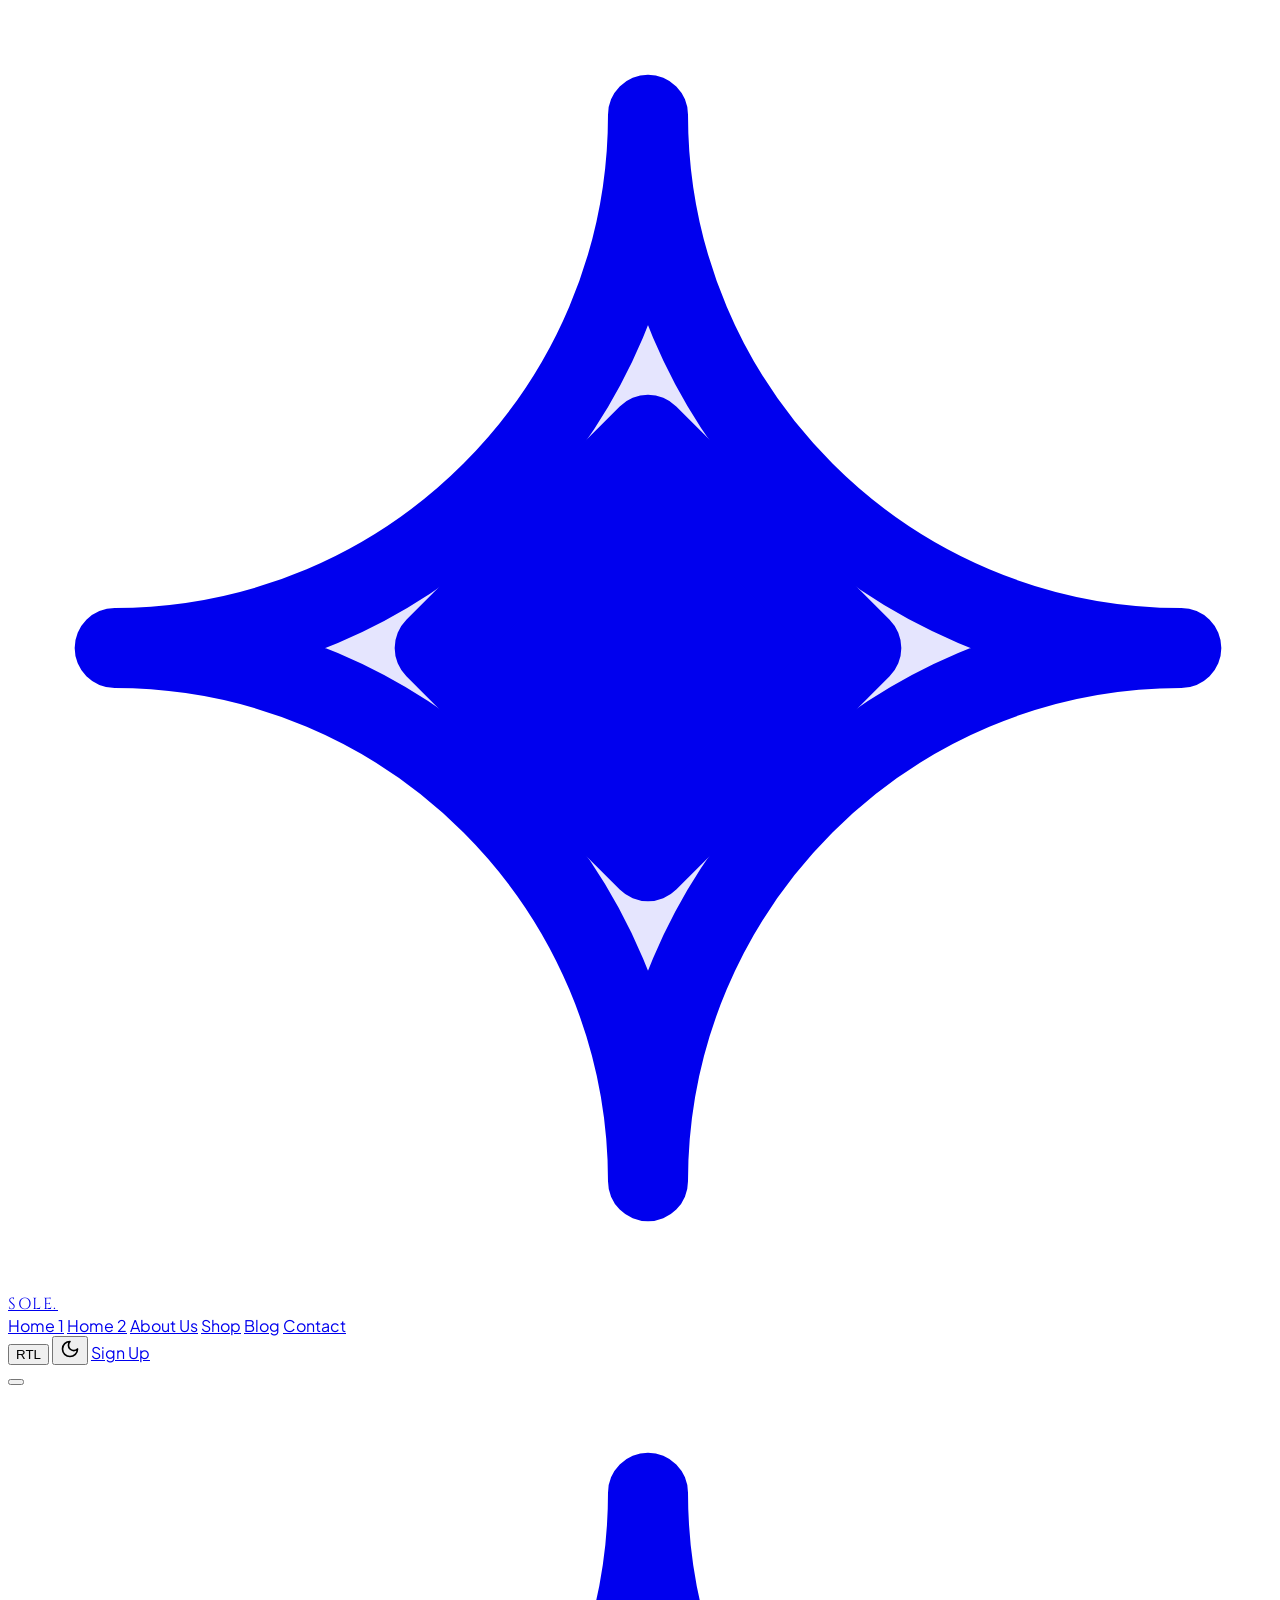
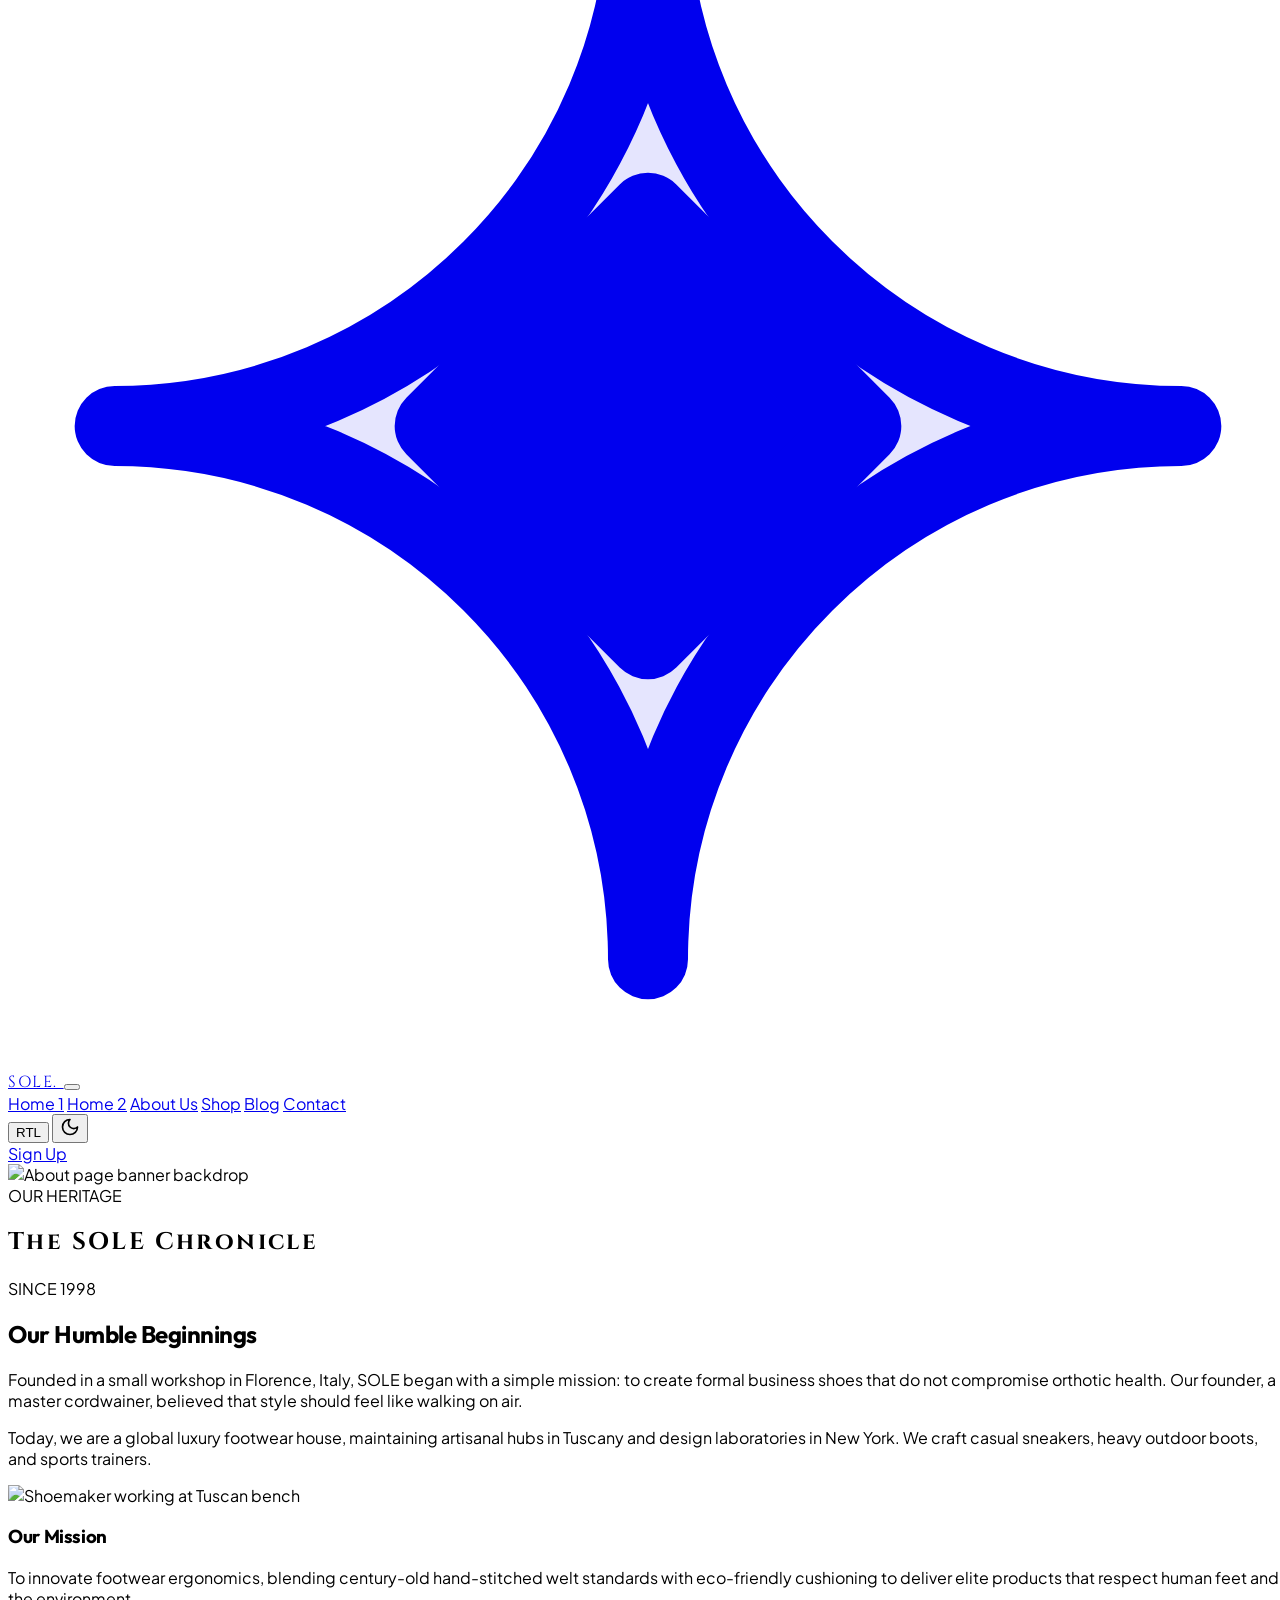
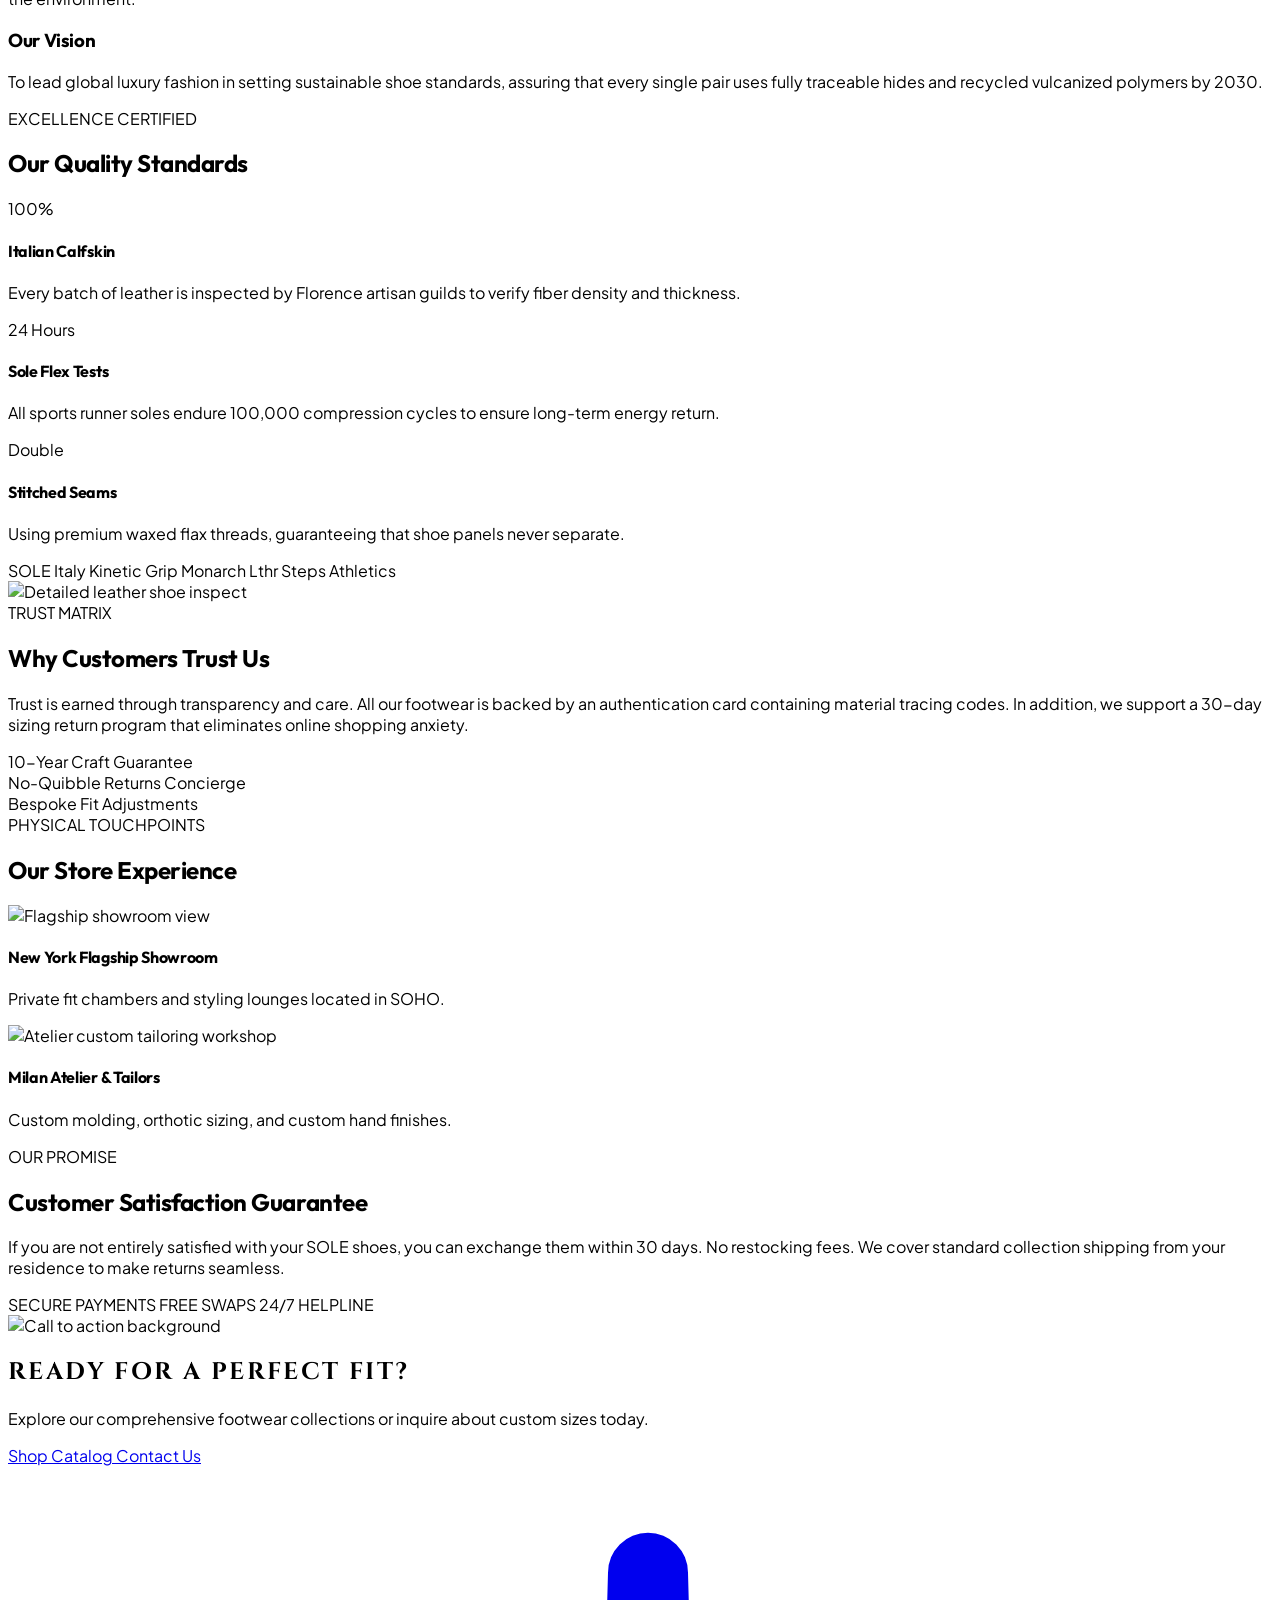
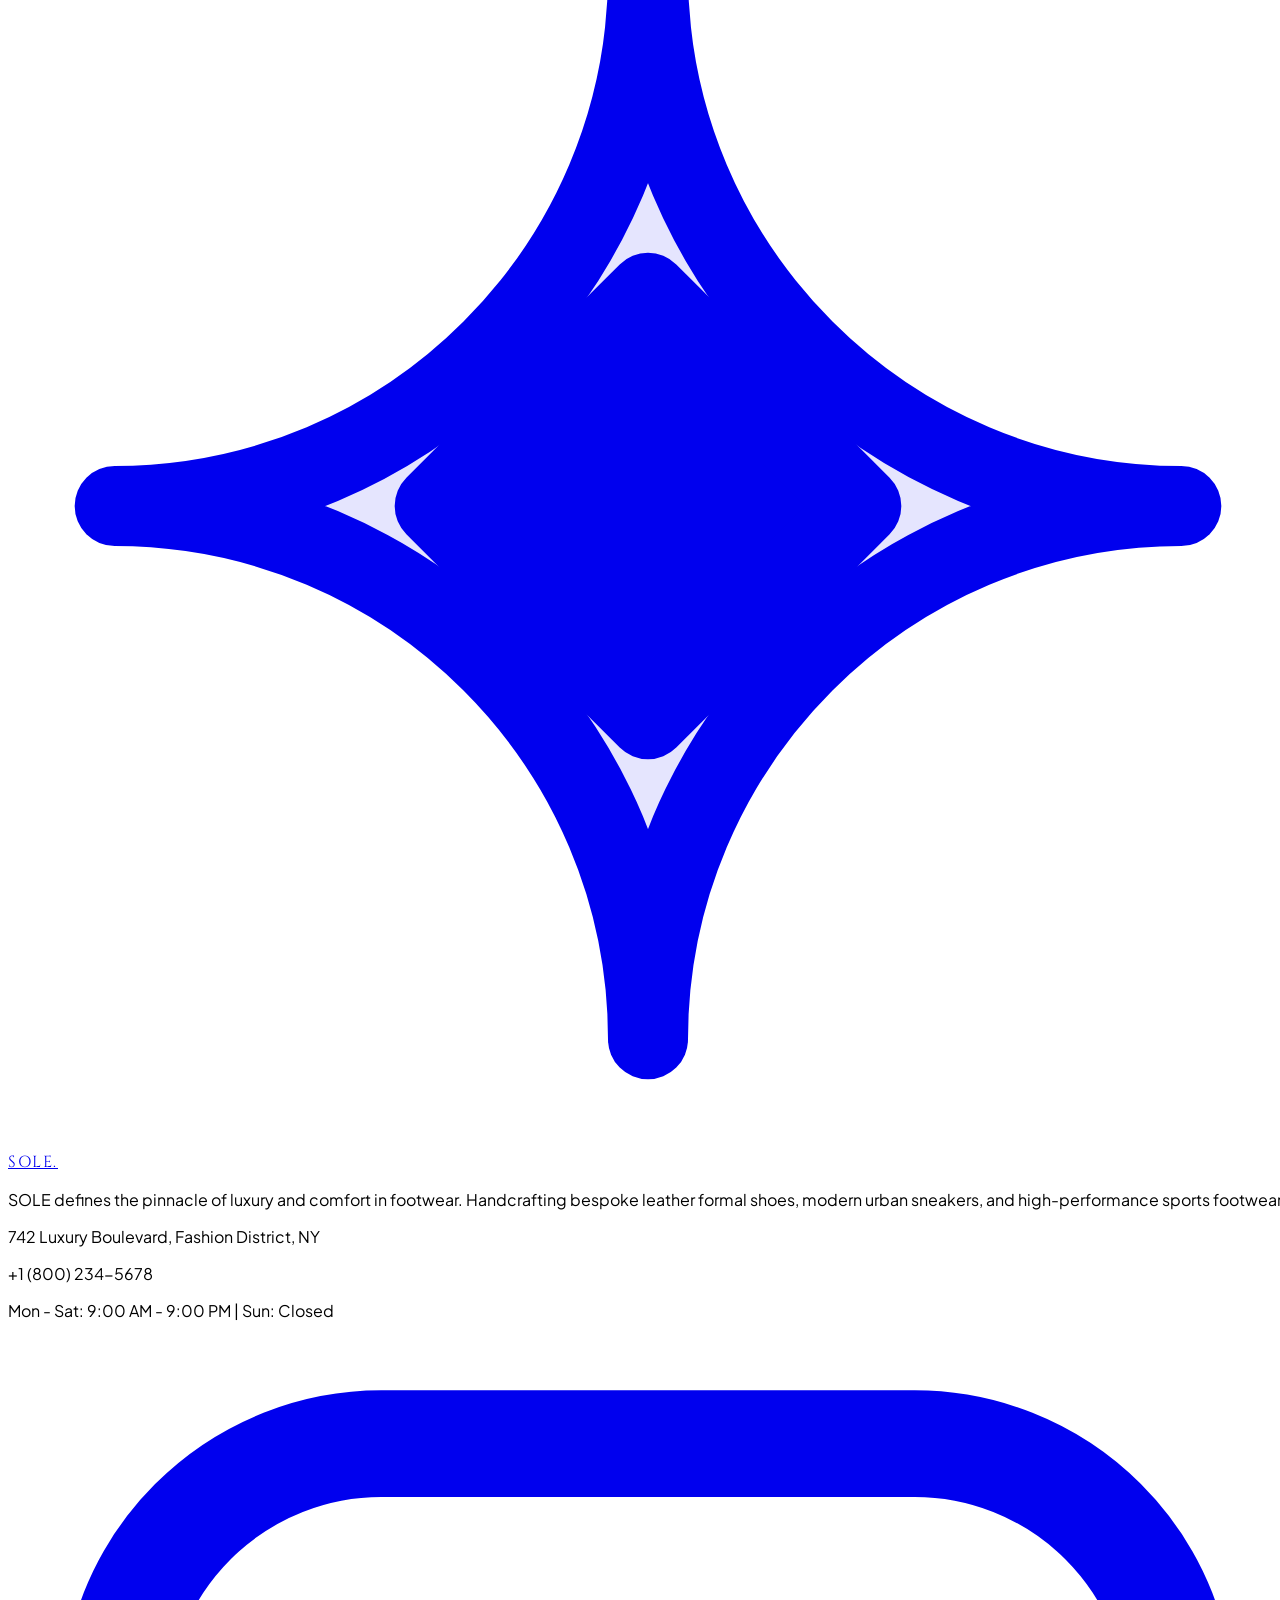
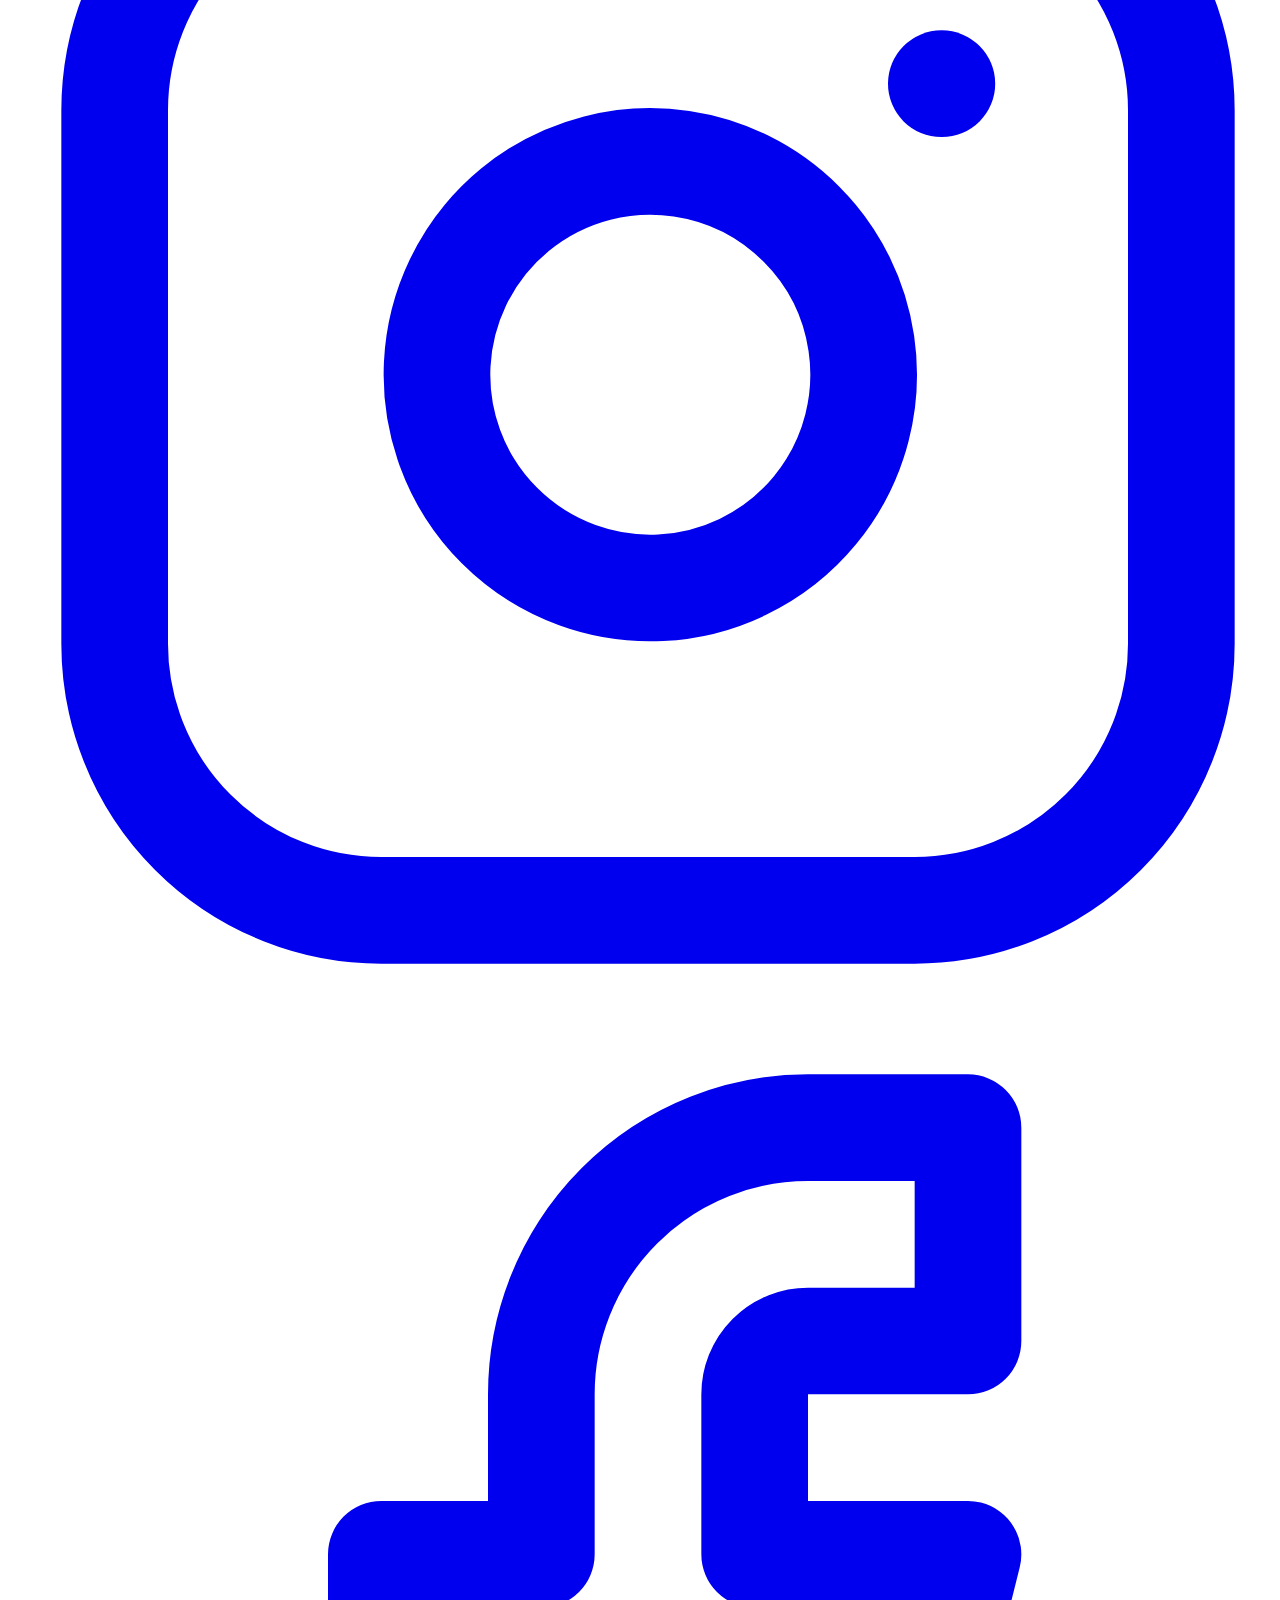
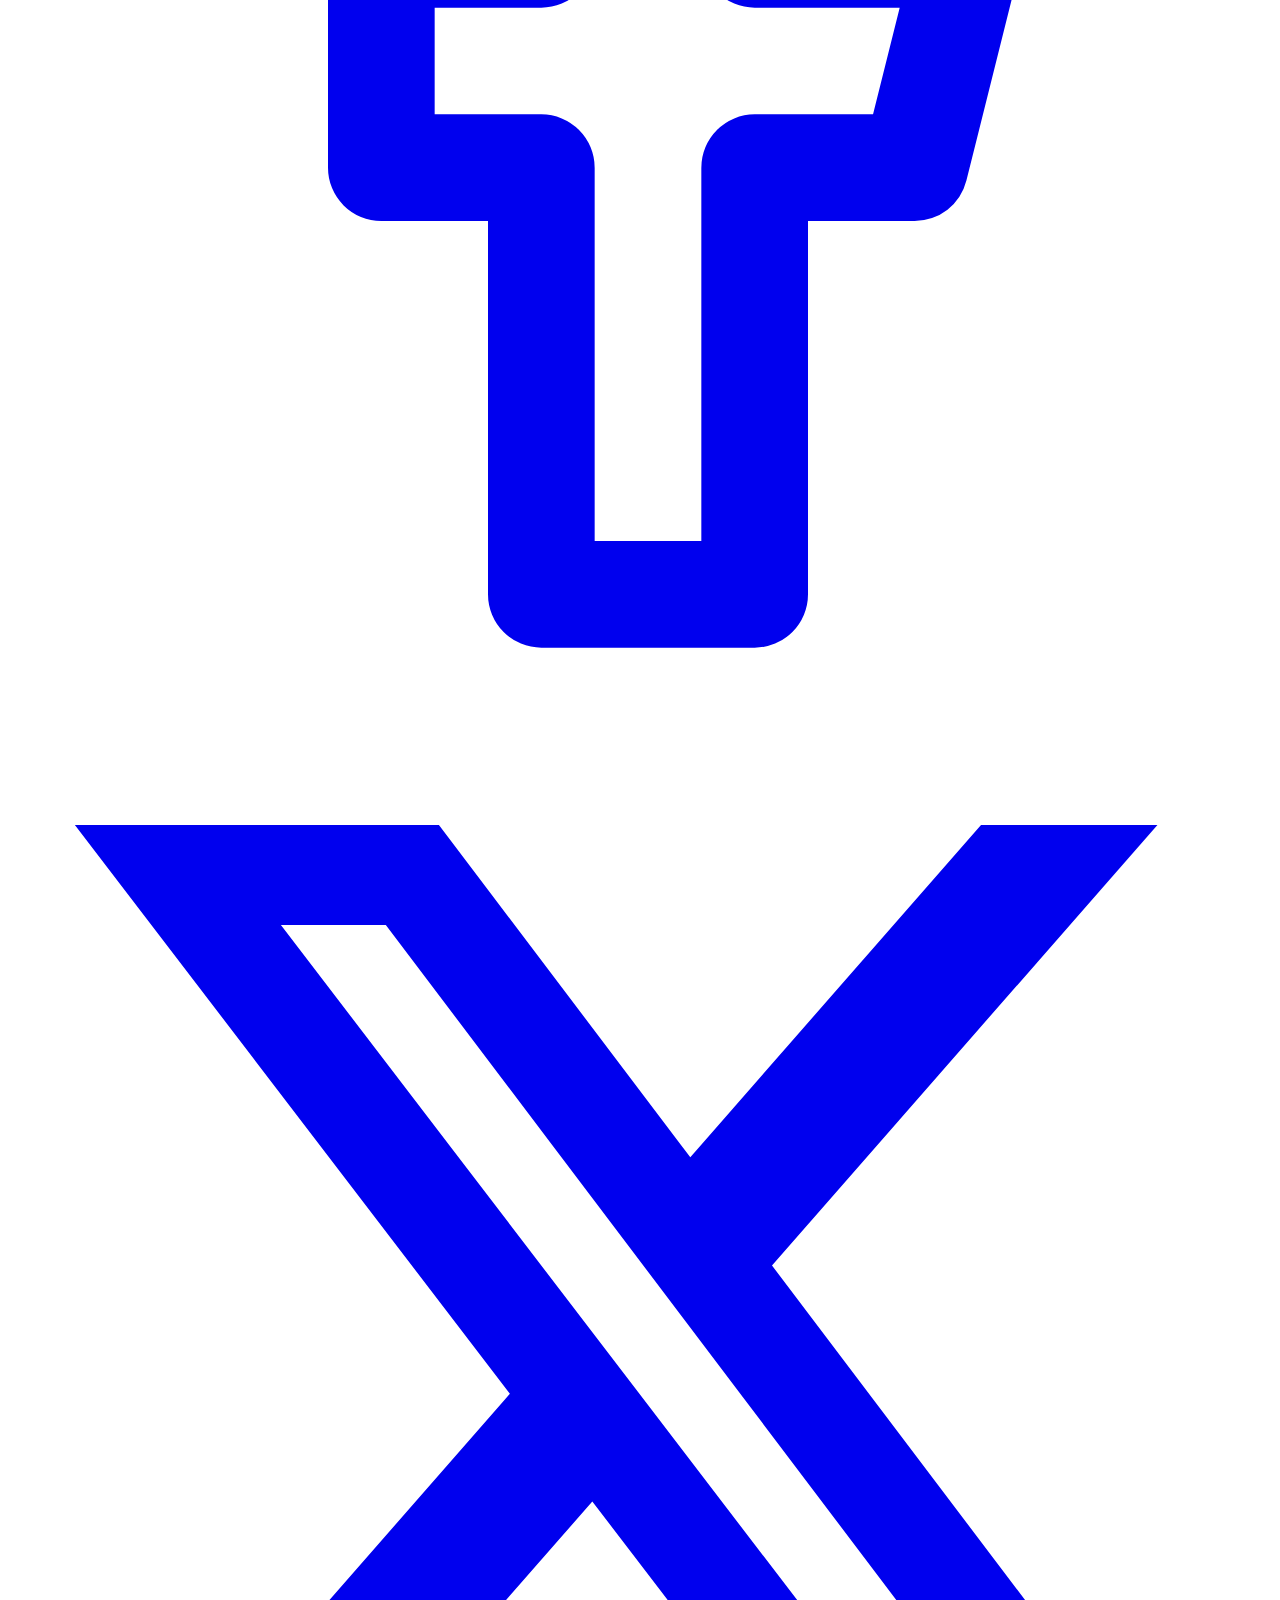
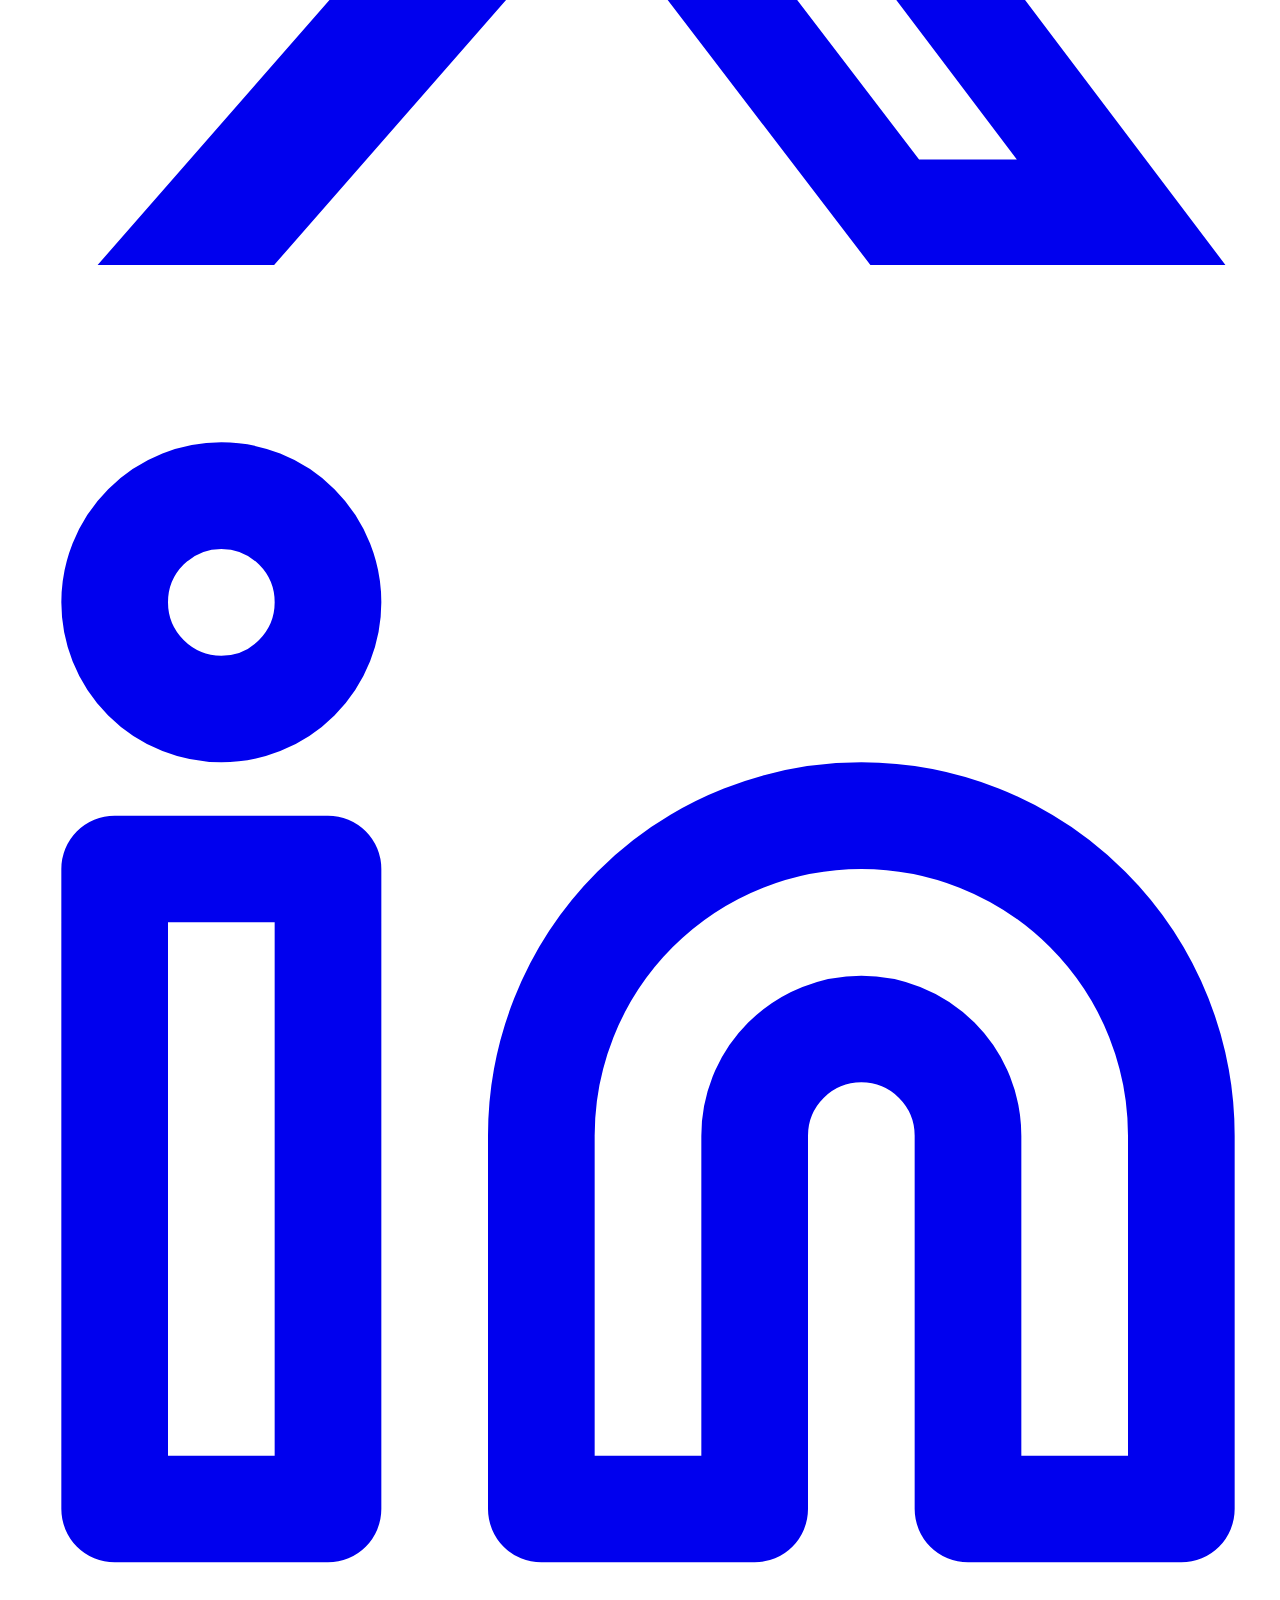
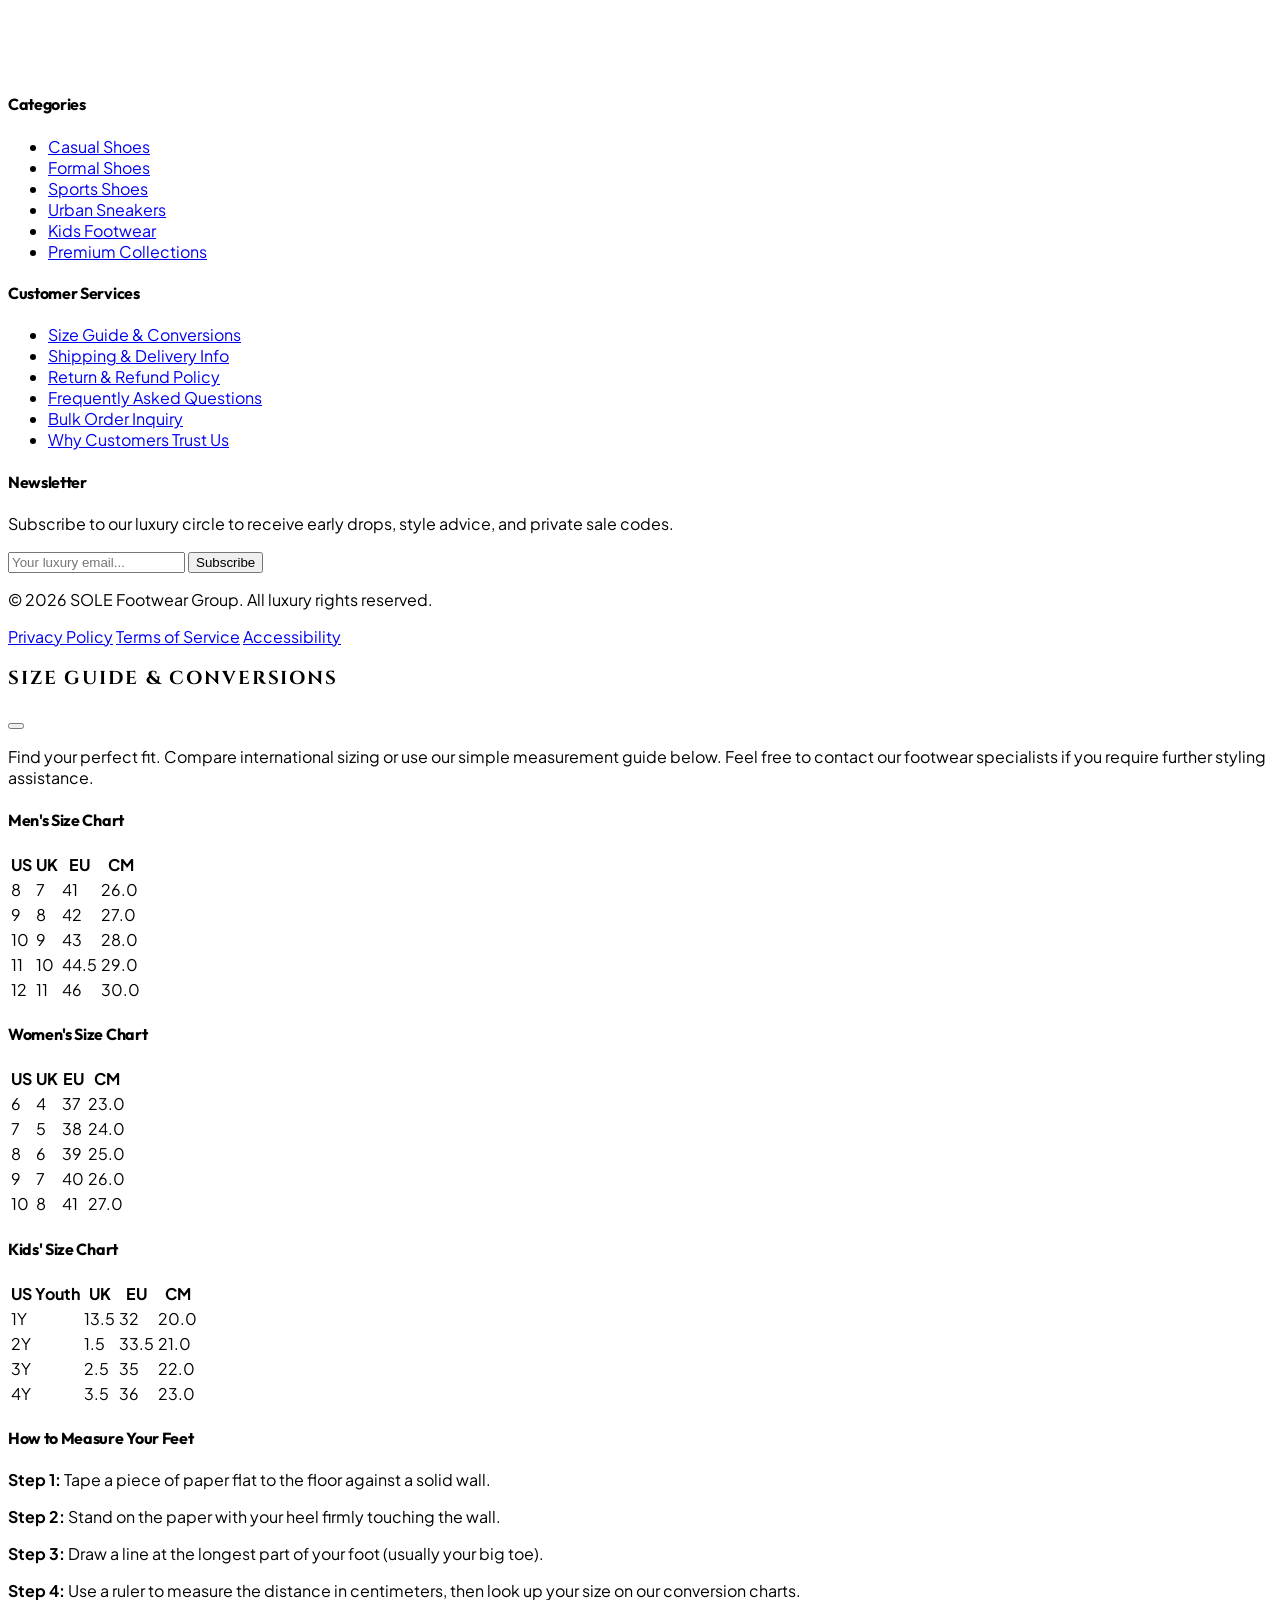
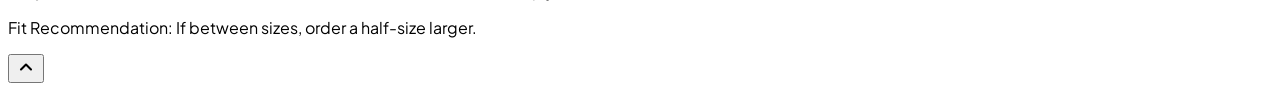
==== commit 3286e507: "index" ====
--- a/about.html
+++ b/about.html
@@ -81,17 +81,17 @@
 
         <!-- Desktop Nav -->
         <nav
-          class="hidden lg:flex items-center space-x-8 rtl:space-x-reverse font-medium text-sm text-charcoal-900 dark:text-gray-300">
+          class="hidden xl:flex items-center space-x-8 rtl:space-x-reverse font-medium text-sm text-charcoal-900 dark:text-gray-300">
           <a href="index.html" class="hover:text-gold-500 transition-colors">Home 1</a>
           <a href="home2.html" class="hover:text-gold-500 transition-colors">Home 2</a>
+          <a href="about.html" class="text-gold-500 font-bold transition-colors">About Us</a>
           <a href="shop.html" class="hover:text-gold-500 transition-colors">Shop</a>
-          <a href="about.html" class="text-gold-500 font-bold transition-colors">About Us</a>
           <a href="blog.html" class="hover:text-gold-500 transition-colors">Blog</a>
           <a href="contact.html" class="hover:text-gold-500 transition-colors">Contact</a>
         </nav>
 
         <!-- Desktop Actions -->
-        <div class="hidden lg:flex items-center space-x-4 rtl:space-x-reverse">
+        <div class="hidden xl:flex items-center space-x-4 rtl:space-x-reverse">
           <button
             class="rtl-toggle-btn w-10 h-10 rounded-full flex items-center justify-center border border-gold-500/30 hover:bg-gold-500/10 text-gold-500 font-bold text-xs transition-all duration-300 shrink-0">
             <span class="rtl-btn-text">RTL</span>
@@ -106,7 +106,7 @@
         </div>
 
         <!-- Mobile Controls (Hamburger) -->
-        <div class="flex items-center space-x-3 rtl:space-x-reverse lg:hidden">
+        <div class="flex items-center space-x-3 rtl:space-x-reverse xl:hidden">
           <button id="mobile-menu-btn"
             class="w-9 h-9 rounded-full flex items-center justify-center text-charcoal-900 dark:text-white hover:bg-gray-100 dark:hover:bg-charcoal-800 transition-all duration-300 shrink-0">
             <i data-lucide="menu" class="w-5 h-5"></i>
@@ -122,7 +122,7 @@
 
   <!-- Mobile Navigation Drawer -->
   <div id="mobile-nav-drawer"
-    class="fixed top-0 right-0 bottom-0 z-50 w-80 bg-white dark:bg-charcoal-900 shadow-2xl p-6 transform translate-x-full transition-transform duration-300 flex flex-col justify-between invisible">
+    class="fixed top-0 right-0 bottom-0 z-50 w-full bg-white dark:bg-charcoal-900 shadow-2xl p-6 transform translate-x-full transition-transform duration-300 flex flex-col justify-between invisible">
     <div>
       <div class="flex items-center justify-between mb-8">
         <a href="index.html" class="flex items-center space-x-2.5 rtl:space-x-reverse">
@@ -147,9 +147,9 @@
           class="block text-lg font-medium text-charcoal-900 dark:text-white hover:text-gold-500 py-2">Home 1</a>
         <a href="home2.html"
           class="block text-lg font-medium text-charcoal-900 dark:text-white hover:text-gold-500 py-2">Home 2</a>
+        <a href="about.html" class="block text-lg font-bold text-gold-500 py-2">About Us</a>
         <a href="shop.html"
           class="block text-lg font-medium text-charcoal-900 dark:text-white hover:text-gold-500 py-2">Shop</a>
-        <a href="about.html" class="block text-lg font-bold text-gold-500 py-2">About Us</a>
         <a href="blog.html"
           class="block text-lg font-medium text-charcoal-900 dark:text-white hover:text-gold-500 py-2">Blog</a>
         <a href="contact.html"
@@ -190,7 +190,7 @@
   <section class="py-24 bg-white dark:bg-charcoal-900 w-full overflow-hidden">
     <div class="max-w-7xl mx-auto px-4 sm:px-6 lg:px-8">
       <div class="grid grid-cols-1 lg:grid-cols-2 gap-16 items-center">
-        <div class="space-y-6">
+        <div class="space-y-6 text-center lg:text-left">
           <span class="text-gold-500 uppercase tracking-widest text-xs font-bold block">SINCE 1998</span>
           <h2 class="text-3xl md:text-5xl font-extrabold text-charcoal-900 dark:text-white">Our Humble Beginnings</h2>
           <p class="text-gray-600 dark:text-gray-400 leading-relaxed text-sm">
@@ -216,8 +216,8 @@
     <div class="max-w-7xl mx-auto px-4 sm:px-6 lg:px-8">
       <div class="grid grid-cols-1 md:grid-cols-2 gap-12">
         <div
-          class="bg-white dark:bg-charcoal-900 border border-gray-100 dark:border-white/5 p-8 rounded-2xl shadow-sm space-y-4">
-          <div class="p-3 bg-gold-500/10 text-gold-500 rounded-full w-12 h-12 flex items-center justify-center"><i
+          class="bg-white dark:bg-charcoal-900 border border-gray-100 dark:border-white/5 p-8 rounded-2xl shadow-sm space-y-4 text-center">
+          <div class="p-3 bg-gold-500/10 text-gold-500 rounded-full w-12 h-12 mx-auto flex items-center justify-center"><i
               data-lucide="compass" class="w-6 h-6"></i></div>
           <h3 class="text-xl font-bold text-charcoal-900 dark:text-white">Our Mission</h3>
           <p class="text-xs text-gray-500 dark:text-gray-400 leading-relaxed">
@@ -227,8 +227,8 @@
         </div>
 
         <div
-          class="bg-white dark:bg-charcoal-900 border border-gray-100 dark:border-white/5 p-8 rounded-2xl shadow-sm space-y-4">
-          <div class="p-3 bg-gold-500/10 text-gold-500 rounded-full w-12 h-12 flex items-center justify-center"><i
+          class="bg-white dark:bg-charcoal-900 border border-gray-100 dark:border-white/5 p-8 rounded-2xl shadow-sm space-y-4 text-center">
+          <div class="p-3 bg-gold-500/10 text-gold-500 rounded-full w-12 h-12 mx-auto flex items-center justify-center"><i
               data-lucide="eye" class="w-6 h-6"></i></div>
           <h3 class="text-xl font-bold text-charcoal-900 dark:text-white">Our Vision</h3>
           <p class="text-xs text-gray-500 dark:text-gray-400 leading-relaxed">
@@ -293,7 +293,7 @@
             alt="Detailed leather shoe inspect" class="w-full h-full object-cover">
         </div>
 
-        <div class="space-y-6">
+        <div class="space-y-6 text-center lg:text-left">
           <span class="text-gold-500 uppercase tracking-widest text-xs font-bold block">TRUST MATRIX</span>
           <h2 class="text-3xl md:text-5xl font-extrabold text-charcoal-900 dark:text-white">Why Customers Trust Us</h2>
           <p class="text-gray-600 dark:text-gray-400 text-sm leading-relaxed">
@@ -302,13 +302,13 @@
             online shopping anxiety.
           </p>
           <div class="space-y-4">
-            <div class="flex items-center space-x-3 rtl:space-x-reverse"><i data-lucide="check"
+            <div class="flex items-center justify-center lg:justify-start space-x-3 rtl:space-x-reverse"><i data-lucide="check"
                 class="w-5 h-5 text-gold-500"></i> <span class="text-sm font-semibold">10-Year Craft Guarantee</span>
             </div>
-            <div class="flex items-center space-x-3 rtl:space-x-reverse"><i data-lucide="check"
+            <div class="flex items-center justify-center lg:justify-start space-x-3 rtl:space-x-reverse"><i data-lucide="check"
                 class="w-5 h-5 text-gold-500"></i> <span class="text-sm font-semibold">No-Quibble Returns
                 Concierge</span></div>
-            <div class="flex items-center space-x-3 rtl:space-x-reverse"><i data-lucide="check"
+            <div class="flex items-center justify-center lg:justify-start space-x-3 rtl:space-x-reverse"><i data-lucide="check"
                 class="w-5 h-5 text-gold-500"></i> <span class="text-sm font-semibold">Bespoke Fit Adjustments</span>
             </div>
           </div>
@@ -362,11 +362,11 @@
       </p>
       <div
         class="flex justify-center space-x-6 rtl:space-x-reverse pt-4 text-xs font-semibold text-charcoal-900 dark:text-white">
-        <span class="flex items-center space-x-1"><i data-lucide="shield-check" class="w-4 h-4 text-gold-500"></i>
+        <span class="flex items-center gap-1"><i data-lucide="shield-check" class="w-4 h-4 text-gold-500"></i>
           <span>SECURE PAYMENTS</span></span>
-        <span class="flex items-center space-x-1"><i data-lucide="refresh-cw" class="w-4 h-4 text-gold-500"></i>
+        <span class="flex items-center gap-1"><i data-lucide="refresh-cw" class="w-4 h-4 text-gold-500"></i>
           <span>FREE SWAPS</span></span>
-        <span class="flex items-center space-x-1"><i data-lucide="headphones" class="w-4 h-4 text-gold-500"></i>
+        <span class="flex items-center gap-1"><i data-lucide="headphones" class="w-4 h-4 text-gold-500"></i>
           <span>24/7 HELPLINE</span></span>
       </div>
     </div>
@@ -499,7 +499,7 @@
       <div
         class="pt-8 border-t border-gray-200 dark:border-white/5 text-center md:flex md:justify-between md:items-center text-xs text-gray-500">
         <p>&copy; 2026 SOLE Footwear Group. All luxury rights reserved.</p>
-        <div class="mt-4 md:mt-0 space-x-4 rtl:space-x-reverse">
+        <div class="mt-4 md:mt-0 flex flex-wrap justify-center gap-4">
           <a href="#" class="hover:text-gold-500">Privacy Policy</a>
           <a href="#" class="hover:text-gold-500">Terms of Service</a>
           <a href="#" class="hover:text-gold-500">Accessibility</a>
